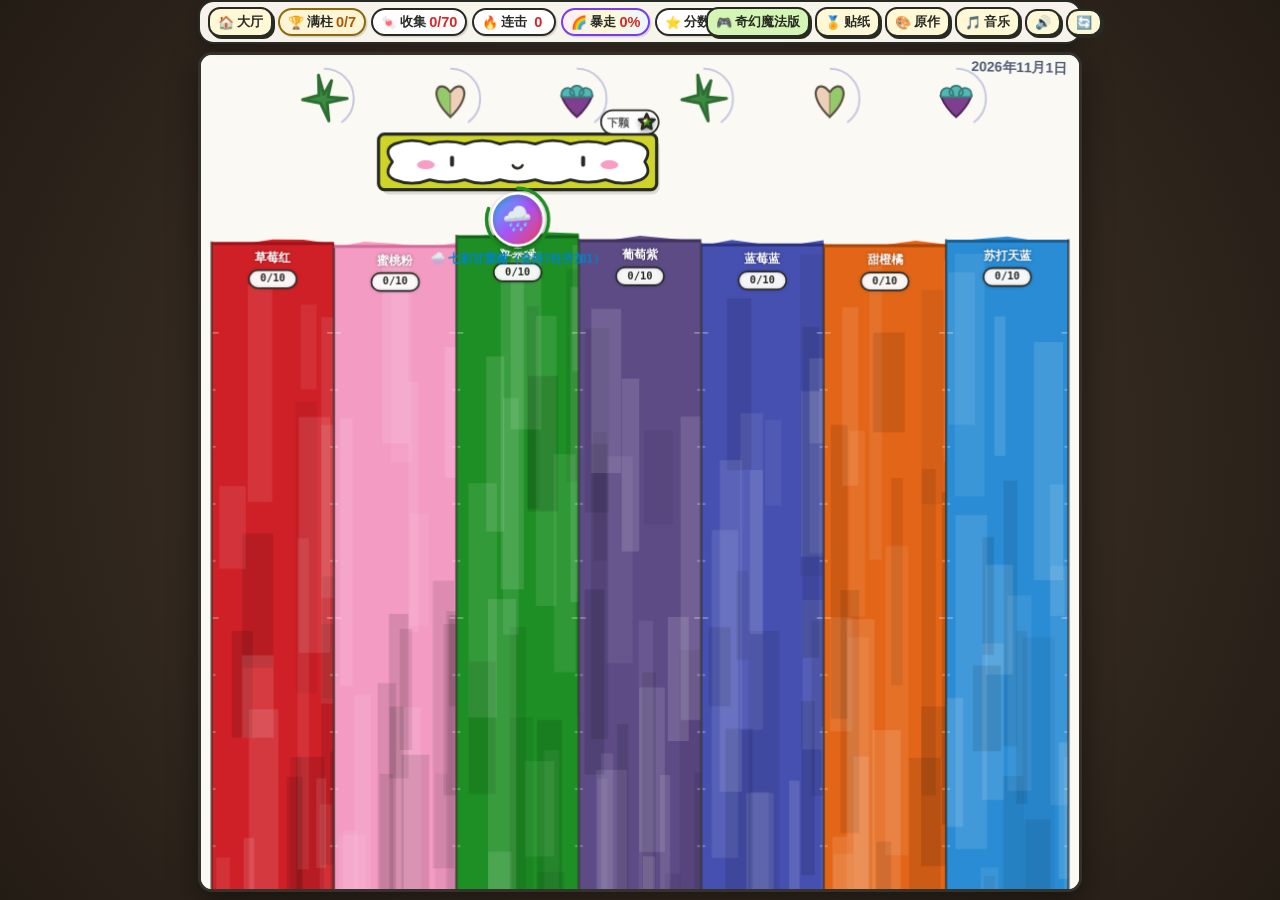
==== rainbow_candy_rain/index.html @ ea48943b "1. 增加一些游戏规则。" ====
<!DOCTYPE html>
<html lang="zh-CN">
<head>
  <meta charset="UTF-8" />
  <meta name="viewport" content="width=device-width, initial-scale=1.0, maximum-scale=1.0, user-scalable=no, viewport-fit=cover" />
  <meta name="apple-mobile-web-app-capable" content="yes" />
  <meta name="apple-mobile-web-app-status-bar-style" content="black-translucent" />
  <meta name="description" content="彩虹糖下雨（集满10颗胜利版）" />
  <link rel="icon" href="data:image/svg+xml,<svg xmlns='http://www.w3.org/2000/svg' viewBox='0 0 100 100'><text y='.9em' font-size='90'>🍬</text></svg>" />
  <title>彩虹糖下雨</title>
  <link rel="stylesheet" href="style.css" />
</head>
<body>
  <div id="app-shell">
    <!-- Top HUD Bar -->
    <div class="hud-bar">
      <div class="hud-stats">
        <a class="btn-cute" href="../index.html" title="返回游戏大厅">🏠<span class="label-text"> 大厅</span></a>
        <div class="stat-pill pill-target" title="胜利目标：7个彩色柱子各装满10颗糖果">
          🏆<span class="label-text"> 满柱</span> <span class="val" id="full-tubes-val">0/7</span>
        </div>
        <div class="stat-pill" title="收集到的糖果总数 (目标 70 颗)">
          🍬<span class="label-text"> 收集</span> <span class="val" id="total-val">0/70</span>
        </div>
        <div class="stat-pill" title="连续投进同色柱子的连击加成">
          🔥<span class="label-text"> 连击</span> <span class="val" id="combo-val">0</span>
        </div>
        <div class="stat-pill pill-fever" id="fever-pill" title="彩虹暴走能量！满100%触发全自动彩虹狂欢喷泉">
          🌈<span class="label-text"> 暴走</span> <span class="val" id="fever-val">0%</span>
        </div>
        <div class="stat-pill" title="总得分">
          ⭐<span class="label-text"> 分数</span> <span class="val" id="score-val">0</span>
        </div>
      </div>

      <div class="hud-actions">
        <button class="btn-cute active-mode" id="btn-mode" title="切换游戏玩法模式">
          🎮 <span class="mode-long" id="mode-label-long">奇幻魔法版</span><span class="mode-short" id="mode-label-short">奇幻</span>
        </button>
        <button class="btn-cute" id="btn-stickers" title="查看贴纸收集册">
          🏅 <span class="mode-long">贴纸</span><span class="mode-short">贴纸</span>
        </button>
        <button class="btn-cute" id="btn-art" title="查看女儿的手绘原作">
          🎨 <span class="mode-long">原作</span><span class="mode-short">画作</span>
        </button>
        <button class="btn-cute" id="btn-bgm" title="开关欢快八音盒背景音乐">
          🎵 <span class="mode-long">音乐</span>
        </button>
        <button class="btn-cute" id="btn-sound" title="开关音效">
          🔊
        </button>
        <button class="btn-cute" id="btn-quick-reset" title="重新开始本局">
          🔄
        </button>
      </div>
    </div>

    <!-- Main Drawing Paper Game Canvas (Clean, intuitive touch & drag) -->
    <div id="paper-stage">
      <canvas id="game-canvas"></canvas>
    </div>
  </div>

  <!-- Victory Celebration Modal -->
  <div class="modal-backdrop" id="victory-modal">
    <div class="modal-card victory-card">
      <div class="victory-badge">🏆</div>
      <h2 class="victory-title">🎉 恭喜通关！彩虹大圆满！</h2>
      <div class="victory-stars" id="win-stars">⭐⭐⭐</div>
      <div class="victory-rank" id="win-rank">👑 彩虹糖果大魔法师</div>
      <p class="victory-subtitle" id="win-unlock-msg">所有 7 个彩虹柱子都完美装满了 10 颗糖果！太棒了！</p>

      <div class="victory-stats-grid">
        <div class="vstat-box">
          <div class="label">🍬 糖果总数</div>
          <div class="num" id="win-candies">70 / 70</div>
        </div>
        <div class="vstat-box">
          <div class="label">⏱️ 通关用时</div>
          <div class="num" id="win-time">00:00</div>
        </div>
        <div class="vstat-box">
          <div class="label">🔥 最高连击</div>
          <div class="num" id="win-combo">0</div>
        </div>
        <div class="vstat-box">
          <div class="label">⭐ 最终得分</div>
          <div class="num" id="win-score">0</div>
        </div>
      </div>

      <div class="victory-actions">
        <button class="btn-win-replay" id="btn-win-replay">🎈 再玩一局</button>
        <button class="btn-cute" id="btn-win-stickers" style="font-size:15px; padding: 10px 16px;">🏅 贴纸册</button>
        <button class="btn-cute" id="btn-win-art" style="font-size:15px; padding: 10px 16px;">🎨 欣赏原作</button>
      </div>
    </div>
  </div>

  <!-- Mode & Rules Modal -->
  <div class="modal-backdrop" id="mode-modal">
    <div class="modal-card">
      <div class="modal-header">
        <h2>🌈 糖果魔法规则与模式</h2>
        <button class="btn-cute" id="close-mode-modal">✖ 关闭</button>
      </div>
      <p style="font-size:13.5px; color:#444; line-height: 1.5;">
        🎯 <strong>胜利目标：</strong>将彩色糖果投进下方对应颜色的<strong>7根彩虹柱</strong>，每根集满 <strong>10 颗</strong>即可通关！<br/>
        ✨ <strong>全新趣味玩法：</strong><br/>
        • 🫧 <strong>空中倍增门：</strong>让糖果穿过飘动的 <code>×2</code> / <code>×3</code> 泡泡圈，糖果瞬间分裂翻倍！<br/>
        • 🌟 <strong>画作顶部6大魔法图标：</strong>接糖果充能发光后<strong>直接点击顶部图标</strong>（或按 <code>Q/W/E</code>）释放<strong>流星雨、全屏磁铁、紫莓甘霖</strong>！<br/>
        • 🎁 <strong>惊喜特殊糖 & 彩虹暴走：</strong>惊喜盲盒糖、三连爆射糖、七彩甘霖糖，连击集满触发<strong>彩虹暴走喷泉</strong>！<br/>
        • 💣 <strong>调皮捣蛋鬼：</strong>遇到坏坏炸弹或贪吃小毛虫，<strong>直接点击它们</strong>就能拍飞拆弹拿大奖！
      </p>
      <div class="mode-grid">
        <div class="mode-item selected" data-mode="classic">
          <strong>🌟 1. 奇幻魔法标准版（推荐） <span>最好玩</span></strong>
          <p>包含全部倍增泡泡、顶部6大魔法技能、特殊糖果、彩虹暴走，以及适度有趣的捣蛋炸弹与贪吃虫互动！</p>
        </div>
        <div class="mode-item" data-mode="rain">
          <strong>🔥 2. 刺激街机挑战版（快节奏） <span>高手向</span></strong>
          <p>糖果倒计时更快，更多捣蛋炸弹、微风气旋、冰封柱子与贪吃虫来袭，倍增泡泡也更多，挑战手速极限！</p>
        </div>
        <div class="mode-item" data-mode="kids">
          <strong>🎈 3. 轻松宝宝乐园（对准即掉+无捣蛋鬼） <span>零压力</span></strong>
          <p>没有倒计时压力、没有炸弹和害虫！对准同色柱子自动落入，保留所有倍增泡泡、特殊糖果与顶部魔法技能！</p>
        </div>
      </div>
      <div style="margin-top: 14px; display:flex; justify-content:space-between; align-items:center;">
        <button class="btn-cute" id="btn-reset-game">🔄 重置本局</button>
        <button class="btn-cute active-mode" id="btn-start-play" style="padding: 7px 18px; font-size:15px;">✨ 开始狂欢！</button>
      </div>
    </div>
  </div>

  <!-- Sticker Collection Modal -->
  <div class="modal-backdrop" id="sticker-modal">
    <div class="modal-card">
      <div class="modal-header">
        <h2>🏅 彩虹贴纸收集册 (<span id="sticker-count-label">0/8</span>)</h2>
        <button class="btn-cute" id="close-sticker-modal">✖ 关闭</button>
      </div>
      <p style="font-size:13px; color:#555; line-height:1.4;">
        在游戏里完成奇妙操作即可点亮专属手绘贴纸（自动保存在浏览器中）：
      </p>
      <div class="sticker-grid" id="sticker-grid-container"></div>
    </div>
  </div>

  <!-- Original Drawing Modal -->
  <div class="modal-backdrop" id="art-modal">
    <div class="modal-card">
      <div class="modal-header">
        <h2>🎨 小设计师的手绘原作 (2026年11月1日)</h2>
        <button class="btn-cute" id="close-art-modal">✖ 关闭</button>
      </div>
      <p style="font-size:13.5px; color:#444; line-height:1.5;">
        游戏完整还原了画作里的每一个细节：<br/>
        • 顶部的 <strong>绿十字星、双色爱心、蓝顶紫莓心</strong> 与右上角日期<br/>
        • 中间黄绿边框、粉脸蛋的 <strong>微笑云朵横条</strong><br/>
        • 下方从左到右一模一样的 <strong>草莓红、蜜桃粉、苹果绿、葡萄紫、蓝莓蓝、甜橙橘、苏打天蓝</strong> 7色彩虹柱子！
      </p>
      <div class="art-preview-box">
        <img src="../artwork.jpg" alt="女儿的手绘游戏设计原图" onerror="this.parentElement.innerHTML='<div style=\'padding:24px;color:#666;\'>本地单文件模式下未找到原图文件 artwork.jpg</div>'" />
      </div>
    </div>
  </div>

  <script src="game.js"></script>
</body>
</html>
---- rainbow_candy_rain/style.css ----
:root {
      --paper-bg: #fbf9f4;
      --ink-dark: #282a24;
      --cloud-frame: #cfd428;
      --cloud-frame-shade: #b9be1c;
      --col-red: #cf2027;
      --col-pink: #f39bc3;
      --col-green: #1d8f24;
      --col-purple: #5d4b86;
      --col-blue: #4650b0;
      --col-orange: #e36517;
      --col-skyblue: #298cd4;
    }

    * {
      box-sizing: border-box;
      margin: 0;
      padding: 0;
      user-select: none;
      -webkit-user-select: none;
      -webkit-touch-callout: none;
    }

    html, body {
      width: 100%;
      height: 100%;
      height: 100dvh;
      overflow: hidden;
      background: #2c241d radial-gradient(circle at center, #4a3b2f 0%, #231c15 100%);
      font-family: "PingFang SC", "Hiragino Sans GB", "Microsoft YaHei", "Comic Sans MS", cursive, sans-serif;
      touch-action: none;
      display: flex;
      flex-direction: column;
      align-items: center;
      justify-content: center;
    }

    #app-shell {
      position: relative;
      width: 100%;
      height: 100%;
      max-width: 900px;
      display: flex;
      flex-direction: column;
      align-items: center;
      justify-content: flex-start;
      padding: env(safe-area-inset-top, 6px) 8px max(8px, env(safe-area-inset-bottom, 8px));
    }

    /* Top HUD Bar */
    .hud-bar {
      width: 100%;
      display: flex;
      align-items: center;
      justify-content: space-between;
      gap: 6px;
      padding: 5px 8px;
      background: rgba(255, 252, 245, 0.96);
      border: 2.5px solid var(--ink-dark);
      border-radius: 16px;
      box-shadow: 0 4px 12px rgba(0, 0, 0, 0.22);
      z-index: 20;
      flex-shrink: 0;
      margin-bottom: 8px;
    }

    .hud-stats {
      display: flex;
      align-items: center;
      gap: 5px;
      flex-wrap: nowrap;
      min-width: 0;
    }

    .hud-actions {
      display: flex;
      align-items: center;
      gap: 5px;
      flex-wrap: nowrap;
      min-width: 0;
    }

    .stat-pill {
      display: flex;
      align-items: center;
      gap: 3px;
      background: #fff;
      border: 2px solid var(--ink-dark);
      border-radius: 999px;
      padding: 3px 8px;
      font-weight: 800;
      font-size: 13px;
      color: var(--ink-dark);
      box-shadow: 1.5px 1.5px 0 rgba(0,0,0,0.12);
      white-space: nowrap;
      flex-shrink: 0;
    }

    .stat-pill span.val {
      color: #d62828;
      font-size: 14.5px;
      min-width: 16px;
      text-align: center;
    }

    .stat-pill.pill-target {
      background: #fdf5d6;
      border-color: #8c6a08;
    }

    .stat-pill.pill-target span.val {
      color: #b25900;
    }

    .stat-pill.pill-fever {
      background: linear-gradient(90deg, #fff0f5, #fff8d6, #e8f8ff);
      border-color: #7c3aed;
      cursor: pointer;
    }

    .stat-pill.pill-fever.fever-ready {
      background: linear-gradient(90deg, #ff9a9e, #fad0c4, #fbc2eb, #a18cd1);
      animation: pulseFever 0.6s infinite alternate ease-in-out;
    }

    @keyframes pulseFever {
      from { transform: scale(1); box-shadow: 0 0 4px rgba(236, 72, 153, 0.5); }
      to { transform: scale(1.06); box-shadow: 0 0 12px rgba(236, 72, 153, 0.9); }
    }

    .sticker-grid {
      display: grid;
      grid-template-columns: repeat(2, 1fr);
      gap: 10px;
      margin-top: 12px;
    }

    .sticker-card {
      display: flex;
      align-items: center;
      gap: 10px;
      padding: 10px;
      border-radius: 14px;
      border: 2px solid var(--ink-dark);
      background: #fff;
      transition: transform 0.15s;
    }

    .sticker-card.locked {
      background: #f2eee6;
      border-style: dashed;
      border-color: #aaa;
      opacity: 0.72;
      filter: grayscale(0.85);
    }

    .sticker-card.unlocked {
      background: linear-gradient(135deg, #fffdf5 0%, #fff4cc 100%);
      border-color: #d97706;
      box-shadow: 2px 2px 0 rgba(217, 119, 6, 0.25);
    }

    .sticker-icon {
      font-size: 28px;
      width: 42px;
      height: 42px;
      display: flex;
      align-items: center;
      justify-content: center;
      background: #fff;
      border-radius: 50%;
      border: 2px solid var(--ink-dark);
      flex-shrink: 0;
    }

    .sticker-info {
      min-width: 0;
    }

    .sticker-info h4 {
      font-size: 13.5px;
      font-weight: 900;
      margin-bottom: 2px;
    }

    .sticker-info p {
      font-size: 11.5px;
      color: #555;
      line-height: 1.3;
    }

    .victory-stars {
      font-size: 36px;
      letter-spacing: 6px;
      margin: 4px 0 6px;
      filter: drop-shadow(0 3px 6px rgba(230, 160, 20, 0.35));
    }

    .victory-rank {
      display: inline-block;
      background: linear-gradient(90deg, #ffecd2 0%, #fcb69f 100%);
      border: 2px solid var(--ink-dark);
      border-radius: 999px;
      padding: 3px 14px;
      font-size: 14px;
      font-weight: 900;
      color: #9a1b1b;
      margin-bottom: 10px;
      box-shadow: 2px 2px 0 rgba(0,0,0,0.12);
    }

    .btn-cute {
      appearance: none;
      border: 2px solid var(--ink-dark);
      background: #fff8d6;
      color: var(--ink-dark);
      font-weight: 800;
      font-size: 13px;
      padding: 4px 8px;
      border-radius: 12px;
      cursor: pointer;
      box-shadow: 2px 2px 0 var(--ink-dark);
      transition: transform 0.1s, background 0.15s;
      display: inline-flex;
      align-items: center;
      justify-content: center;
      gap: 3px;
      white-space: nowrap;
      text-decoration: none;
      flex-shrink: 0;
    }

    .btn-cute:hover {
      background: #ffef9e;
    }

    .btn-cute:active {
      transform: translate(2px, 2px);
      box-shadow: 0 0 0 var(--ink-dark);
    }

    .btn-cute.active-mode {
      background: #d4f5b4;
    }

    .mode-long {
      display: inline;
    }
    .mode-short {
      display: none;
    }

    /* Main Drawing Paper Game Canvas */
    #paper-stage {
      position: relative;
      width: 100%;
      flex: 1;
      min-height: 0;
      background: var(--paper-bg);
      border-radius: 14px;
      box-shadow:
        0 10px 30px rgba(0, 0, 0, 0.45),
        inset 0 0 40px rgba(210, 195, 165, 0.25);
      border: 3px solid #35322c;
      overflow: hidden;
      display: flex;
      flex-direction: column;
    }

    #game-canvas {
      width: 100%;
      height: 100%;
      display: block;
      cursor: grab;
    }

    #game-canvas:active {
      cursor: grabbing;
    }

    /* Modals */
    .modal-backdrop {
      position: fixed;
      inset: 0;
      background: rgba(20, 16, 12, 0.72);
      backdrop-filter: blur(4px);
      display: none;
      align-items: center;
      justify-content: center;
      z-index: 100;
      padding: 16px;
    }

    .modal-backdrop.open {
      display: flex;
    }

    .modal-card {
      background: #fcfaf2;
      border: 3.5px solid var(--ink-dark);
      border-radius: 22px;
      max-width: 520px;
      width: 100%;
      max-height: 90dvh;
      overflow-y: auto;
      padding: 18px 20px;
      box-shadow: 0 14px 40px rgba(0, 0, 0, 0.45);
      color: var(--ink-dark);
    }

    .modal-header {
      display: flex;
      align-items: center;
      justify-content: space-between;
      margin-bottom: 12px;
      border-bottom: 2px dashed #ccc5b4;
      padding-bottom: 8px;
    }

    .modal-header h2 {
      font-size: 20px;
      font-weight: 900;
    }

    .art-preview-box {
      width: 100%;
      border-radius: 12px;
      border: 2.5px solid var(--ink-dark);
      overflow: hidden;
      background: #eee;
      margin: 10px 0;
      text-align: center;
    }

    .art-preview-box img {
      width: 100%;
      max-height: 52dvh;
      object-fit: contain;
      display: block;
      margin: 0 auto;
    }

    .mode-grid {
      display: grid;
      grid-template-columns: 1fr;
      gap: 10px;
      margin-top: 10px;
    }

    .mode-item {
      border: 2.5px solid var(--ink-dark);
      border-radius: 14px;
      padding: 10px 12px;
      background: #fff;
      cursor: pointer;
      display: flex;
      flex-direction: column;
      gap: 4px;
      transition: transform 0.1s, background 0.15s;
    }

    .mode-item:hover {
      background: #fffbe6;
    }

    .mode-item.selected {
      background: #e2f8c9;
      border-color: #1d8f24;
      box-shadow: 0 0 0 2px #1d8f24;
    }

    .mode-item strong {
      font-size: 15.5px;
      display: flex;
      align-items: center;
      justify-content: space-between;
    }

    .mode-item p {
      font-size: 13px;
      color: #555;
      line-height: 1.4;
    }

    /* Victory Modal Card */
    .victory-card {
      text-align: center;
      background: linear-gradient(180deg, #fffcf5 0%, #fff6e0 100%);
      border: 4px solid #332f28;
      border-radius: 26px;
      padding: 24px 20px;
      box-shadow: 0 20px 50px rgba(0,0,0,0.5), inset 0 0 0 4px #ffe682;
      animation: popWin 0.4s cubic-bezier(0.175, 0.885, 0.32, 1.275);
    }

    @keyframes popWin {
      0% { transform: scale(0.65); opacity: 0; }
      100% { transform: scale(1); opacity: 1; }
    }

    .victory-badge {
      font-size: 56px;
      line-height: 1;
      margin-bottom: 8px;
      filter: drop-shadow(0 6px 12px rgba(230, 160, 20, 0.4));
      animation: bounceBadge 1s infinite alternate ease-in-out;
    }

    @keyframes bounceBadge {
      from { transform: translateY(0); }
      to { transform: translateY(-8px); }
    }

    .victory-title {
      font-size: 26px;
      font-weight: 900;
      color: #ce2026;
      text-shadow: 2px 2px 0 #fff, 3px 3px 0 rgba(0,0,0,0.15);
      margin-bottom: 6px;
    }

    .victory-subtitle {
      font-size: 14.5px;
      color: #5d4b86;
      font-weight: 800;
      margin-bottom: 18px;
    }

    .victory-stats-grid {
      display: grid;
      grid-template-columns: repeat(2, 1fr);
      gap: 10px;
      margin: 16px 0 22px 0;
    }

    .vstat-box {
      background: #fff;
      border: 2px solid var(--ink-dark);
      border-radius: 14px;
      padding: 10px 8px;
      box-shadow: 2px 2px 0 rgba(0,0,0,0.1);
    }

    .vstat-box .label {
      font-size: 12px;
      color: #666;
      font-weight: 700;
      margin-bottom: 2px;
    }

    .vstat-box .num {
      font-size: 20px;
      font-weight: 900;
      color: #ce2026;
    }

    .victory-actions {
      display: flex;
      gap: 10px;
      justify-content: center;
      flex-wrap: wrap;
    }

    .btn-win-replay {
      background: linear-gradient(180deg, #6ae070 0%, #2db434 100%);
      color: #fff;
      border: 2.5px solid var(--ink-dark);
      padding: 10px 24px;
      font-size: 17px;
      font-weight: 900;
      border-radius: 16px;
      cursor: pointer;
      box-shadow: 0 4px 0 var(--ink-dark);
      transition: transform 0.1s, box-shadow 0.1s;
    }

    .btn-win-replay:active {
      transform: translateY(3px);
      box-shadow: 0 1px 0 var(--ink-dark);
    }

    /* iPad and Tablet responsive optimization (601px ~ 860px) */
    @media (max-width: 860px) {
      .hud-bar {
        padding: 4px 8px;
        gap: 4px;
      }
      .hud-stats {
        gap: 4px;
      }
      .hud-actions {
        gap: 4px;
      }
      .stat-pill {
        padding: 2.5px 6px;
        font-size: 12px;
      }
      .stat-pill .label-text {
        display: none;
      }
      .stat-pill span.val {
        font-size: 13px;
      }
      .btn-cute {
        padding: 4px 6px;
        font-size: 12px;
      }
      .mode-long {
        display: none;
      }
      .mode-short {
        display: inline;
      }
    }

    /* Mobile phone optimization (<= 600px) */
    @media (max-width: 600px) {
      .hud-bar {
        flex-direction: column;
        gap: 5px;
        padding: 5px 7px;
      }
      .hud-stats {
        width: 100%;
        justify-content: space-between;
      }
      .hud-actions {
        width: 100%;
        justify-content: space-between;
      }
      .hud-actions .btn-cute {
        flex: 1;
        padding: 4px 2px;
        font-size: 11.5px;
      }
      .stat-pill {
        padding: 2px 4px;
        font-size: 11.5px;
      }
      .stat-pill span.val {
        font-size: 12px;
      }
      .victory-title {
        font-size: 21px;
      }
    }
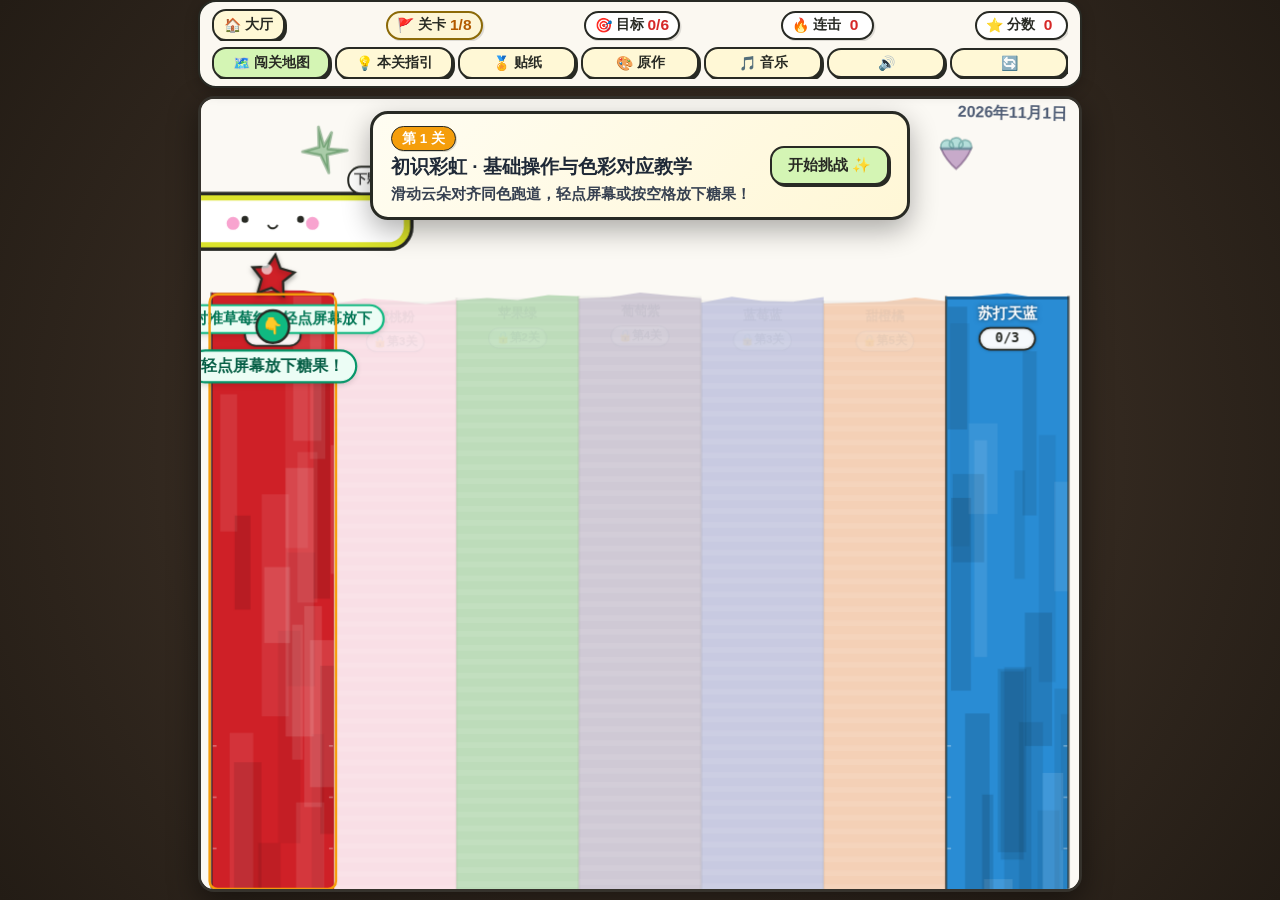
==== commit b80511d0: "1. 增加游戏关数和规则。" ====
--- a/rainbow_candy_rain/index.html
+++ b/rainbow_candy_rain/index.html
@@ -5,9 +5,9 @@
   <meta name="viewport" content="width=device-width, initial-scale=1.0, maximum-scale=1.0, user-scalable=no, viewport-fit=cover" />
   <meta name="apple-mobile-web-app-capable" content="yes" />
   <meta name="apple-mobile-web-app-status-bar-style" content="black-translucent" />
-  <meta name="description" content="彩虹糖下雨（集满10颗胜利版）" />
+  <meta name="description" content="彩虹糖下雨（关卡闯关与教学进阶版）" />
   <link rel="icon" href="data:image/svg+xml,<svg xmlns='http://www.w3.org/2000/svg' viewBox='0 0 100 100'><text y='.9em' font-size='90'>🍬</text></svg>" />
-  <title>彩虹糖下雨</title>
+  <title>彩虹糖下雨 - 魔法大闯关</title>
   <link rel="stylesheet" href="style.css" />
 </head>
 <body>
@@ -16,26 +16,39 @@
     <div class="hud-bar">
       <div class="hud-stats">
         <a class="btn-cute" href="../index.html" title="返回游戏大厅">🏠<span class="label-text"> 大厅</span></a>
-        <div class="stat-pill pill-target" title="胜利目标：7个彩色柱子各装满10颗糖果">
-          🏆<span class="label-text"> 满柱</span> <span class="val" id="full-tubes-val">0/7</span>
-        </div>
-        <div class="stat-pill" title="收集到的糖果总数 (目标 70 颗)">
-          🍬<span class="label-text"> 收集</span> <span class="val" id="total-val">0/70</span>
-        </div>
+        
+        <!-- Level Pill: Clickable to open level select -->
+        <div class="stat-pill pill-target pill-clickable" id="hud-level-pill" title="点击打开关卡选择地图">
+          🚩<span class="label-text"> 关卡</span> <span class="val" id="level-val">1/8</span>
+        </div>
+
+        <!-- Target Progress Pill -->
+        <div class="stat-pill" id="hud-target-pill" title="本关收集目标进度">
+          🎯<span class="label-text"> 目标</span> <span class="val" id="target-progress-val">0/6</span>
+        </div>
+
+        <!-- Combo Streak Pill -->
         <div class="stat-pill" title="连续投进同色柱子的连击加成">
           🔥<span class="label-text"> 连击</span> <span class="val" id="combo-val">0</span>
         </div>
-        <div class="stat-pill pill-fever" id="fever-pill" title="彩虹暴走能量！满100%触发全自动彩虹狂欢喷泉">
+
+        <!-- Fever Mode Pill (Dynamically visible in later levels) -->
+        <div class="stat-pill pill-fever" id="fever-pill" title="彩虹暴走能量！满100%触发全自动彩虹狂欢喷泉" style="display:none;">
           🌈<span class="label-text"> 暴走</span> <span class="val" id="fever-val">0%</span>
         </div>
-        <div class="stat-pill" title="总得分">
+
+        <!-- Score Pill -->
+        <div class="stat-pill" title="本关得分">
           ⭐<span class="label-text"> 分数</span> <span class="val" id="score-val">0</span>
         </div>
       </div>
 
       <div class="hud-actions">
-        <button class="btn-cute active-mode" id="btn-mode" title="切换游戏玩法模式">
-          🎮 <span class="mode-long" id="mode-label-long">奇幻魔法版</span><span class="mode-short" id="mode-label-short">奇幻</span>
+        <button class="btn-cute active-mode" id="btn-level-map" title="查看并切换闯关地图">
+          🗺️ <span class="mode-long">闯关地图</span><span class="mode-short">地图</span>
+        </button>
+        <button class="btn-cute" id="btn-tutorial-hint" title="查看本关教学与玩法指引">
+          💡 <span class="mode-long">本关指引</span><span class="mode-short">指引</span>
         </button>
         <button class="btn-cute" id="btn-stickers" title="查看贴纸收集册">
           🏅 <span class="mode-long">贴纸</span><span class="mode-short">贴纸</span>
@@ -49,26 +62,100 @@
         <button class="btn-cute" id="btn-sound" title="开关音效">
           🔊
         </button>
-        <button class="btn-cute" id="btn-quick-reset" title="重新开始本局">
+        <button class="btn-cute" id="btn-quick-reset" title="重新开始本关">
           🔄
         </button>
       </div>
     </div>
 
-    <!-- Main Drawing Paper Game Canvas (Clean, intuitive touch & drag) -->
+    <!-- Main Drawing Paper Game Canvas -->
     <div id="paper-stage">
       <canvas id="game-canvas"></canvas>
-    </div>
-  </div>
-
-  <!-- Victory Celebration Modal -->
+
+      <!-- Level Intro Toast / Guidance Banner -->
+      <div class="level-intro-toast" id="level-intro-toast">
+        <div class="intro-toast-content">
+          <div class="toast-level-tag" id="toast-level-num">第 1 关</div>
+          <h3 class="toast-title" id="toast-level-title">初识彩虹</h3>
+          <p class="toast-tip" id="toast-level-tip">滑动云朵对齐同色跑道，轻点屏幕放下糖果！</p>
+        </div>
+        <button class="btn-cute active-mode toast-close-btn" id="close-intro-toast">开始挑战 ✨</button>
+      </div>
+    </div>
+  </div>
+
+  <!-- Level Select Map Modal -->
+  <div class="modal-backdrop" id="level-select-modal">
+    <div class="modal-card level-modal-card">
+      <div class="modal-header">
+        <h2>🗺️ 彩虹魔法闯关地图</h2>
+        <button class="btn-cute" id="close-level-select">✖ 关闭</button>
+      </div>
+      <div class="level-progress-summary">
+        <div class="summary-item">
+          <span>当前解锁：</span><strong id="unlocked-level-text">第 1 关 / 共 8 关</strong>
+        </div>
+        <div class="summary-item">
+          <span>获得星级：</span><strong id="total-stars-text">⭐ 0 / 24</strong>
+        </div>
+      </div>
+      <div class="levels-grid" id="levels-grid-container">
+        <!-- 8 level cards dynamically generated -->
+      </div>
+      <div class="level-modal-footer">
+        <button class="btn-cute" id="btn-reset-levels" style="font-size:12px; color:#888;">🔄 重置关卡进度</button>
+        <button class="btn-cute active-mode" id="btn-continue-level">🚀 继续当前关卡</button>
+      </div>
+    </div>
+  </div>
+
+  <!-- Level Clear Modal (Every level completion) -->
+  <div class="modal-backdrop" id="level-clear-modal">
+    <div class="modal-card level-clear-card">
+      <div class="victory-badge" id="level-clear-badge">🌟</div>
+      <h2 class="victory-title" id="level-clear-title">🎉 第 1 关 通关成功！</h2>
+      <div class="victory-stars" id="level-clear-stars">⭐⭐⭐</div>
+      <p class="victory-subtitle" id="level-clear-desc">太棒了！红蓝两柱顺利装满糖果！</p>
+
+      <div class="victory-stats-grid">
+        <div class="vstat-box">
+          <div class="label">🍬 本关收集</div>
+          <div class="num" id="lc-candies">6 / 6</div>
+        </div>
+        <div class="vstat-box">
+          <div class="label">⏱️ 通关用时</div>
+          <div class="num" id="lc-time">00:25</div>
+        </div>
+        <div class="vstat-box">
+          <div class="label">🔥 最高连击</div>
+          <div class="num" id="lc-combo">4</div>
+        </div>
+        <div class="vstat-box">
+          <div class="label">⭐ 本关得分</div>
+          <div class="num" id="lc-score">120</div>
+        </div>
+      </div>
+
+      <div class="level-unlock-highlight" id="level-unlock-next-tip">
+        ✨ 解锁新关卡：【第 2 关 连击进阶】
+      </div>
+
+      <div class="victory-actions">
+        <button class="btn-win-replay" id="btn-next-level">🚀 进入下一关</button>
+        <button class="btn-cute" id="btn-replay-level" style="font-size:15px; padding: 10px 16px;">🔄 再玩一次</button>
+        <button class="btn-cute" id="btn-open-map" style="font-size:15px; padding: 10px 16px;">🗺️ 关卡地图</button>
+      </div>
+    </div>
+  </div>
+
+  <!-- Grand Finale Victory Celebration Modal (Level 8 completion) -->
   <div class="modal-backdrop" id="victory-modal">
     <div class="modal-card victory-card">
-      <div class="victory-badge">🏆</div>
-      <h2 class="victory-title">🎉 恭喜通关！彩虹大圆满！</h2>
+      <div class="victory-badge">👑</div>
+      <h2 class="victory-title">🎉 彩虹大圆满！全通关成就！</h2>
       <div class="victory-stars" id="win-stars">⭐⭐⭐</div>
-      <div class="victory-rank" id="win-rank">👑 彩虹糖果大魔法师</div>
-      <p class="victory-subtitle" id="win-unlock-msg">所有 7 个彩虹柱子都完美装满了 10 颗糖果！太棒了！</p>
+      <div class="victory-rank" id="win-rank">👑 传奇彩虹大魔法师</div>
+      <p class="victory-subtitle" id="win-unlock-msg">恭喜通关全部 8 个关卡！7 根彩虹柱全部装满 10 颗糖果！</p>
 
       <div class="victory-stats-grid">
         <div class="vstat-box">
@@ -90,45 +177,43 @@
       </div>
 
       <div class="victory-actions">
-        <button class="btn-win-replay" id="btn-win-replay">🎈 再玩一局</button>
+        <button class="btn-win-replay" id="btn-win-replay">🎈 自由狂欢模式</button>
+        <button class="btn-cute" id="btn-win-map" style="font-size:15px; padding: 10px 16px;">🗺️ 关卡地图</button>
         <button class="btn-cute" id="btn-win-stickers" style="font-size:15px; padding: 10px 16px;">🏅 贴纸册</button>
         <button class="btn-cute" id="btn-win-art" style="font-size:15px; padding: 10px 16px;">🎨 欣赏原作</button>
       </div>
     </div>
   </div>
 
-  <!-- Mode & Rules Modal -->
-  <div class="modal-backdrop" id="mode-modal">
+  <!-- Rules & Tutorial Modal -->
+  <div class="modal-backdrop" id="tutorial-modal">
     <div class="modal-card">
       <div class="modal-header">
-        <h2>🌈 糖果魔法规则与模式</h2>
-        <button class="btn-cute" id="close-mode-modal">✖ 关闭</button>
-      </div>
-      <p style="font-size:13.5px; color:#444; line-height: 1.5;">
-        🎯 <strong>胜利目标：</strong>将彩色糖果投进下方对应颜色的<strong>7根彩虹柱</strong>，每根集满 <strong>10 颗</strong>即可通关！<br/>
-        ✨ <strong>全新趣味玩法：</strong><br/>
-        • 🫧 <strong>空中倍增门：</strong>让糖果穿过飘动的 <code>×2</code> / <code>×3</code> 泡泡圈，糖果瞬间分裂翻倍！<br/>
-        • 🌟 <strong>画作顶部6大魔法图标：</strong>接糖果充能发光后<strong>直接点击顶部图标</strong>（或按 <code>Q/W/E</code>）释放<strong>流星雨、全屏磁铁、紫莓甘霖</strong>！<br/>
-        • 🎁 <strong>惊喜特殊糖 & 彩虹暴走：</strong>惊喜盲盒糖、三连爆射糖、七彩甘霖糖，连击集满触发<strong>彩虹暴走喷泉</strong>！<br/>
-        • 💣 <strong>调皮捣蛋鬼：</strong>遇到坏坏炸弹或贪吃小毛虫，<strong>直接点击它们</strong>就能拍飞拆弹拿大奖！
-      </p>
-      <div class="mode-grid">
-        <div class="mode-item selected" data-mode="classic">
-          <strong>🌟 1. 奇幻魔法标准版（推荐） <span>最好玩</span></strong>
-          <p>包含全部倍增泡泡、顶部6大魔法技能、特殊糖果、彩虹暴走，以及适度有趣的捣蛋炸弹与贪吃虫互动！</p>
-        </div>
-        <div class="mode-item" data-mode="rain">
-          <strong>🔥 2. 刺激街机挑战版（快节奏） <span>高手向</span></strong>
-          <p>糖果倒计时更快，更多捣蛋炸弹、微风气旋、冰封柱子与贪吃虫来袭，倍增泡泡也更多，挑战手速极限！</p>
-        </div>
-        <div class="mode-item" data-mode="kids">
-          <strong>🎈 3. 轻松宝宝乐园（对准即掉+无捣蛋鬼） <span>零压力</span></strong>
-          <p>没有倒计时压力、没有炸弹和害虫！对准同色柱子自动落入，保留所有倍增泡泡、特殊糖果与顶部魔法技能！</p>
-        </div>
-      </div>
-      <div style="margin-top: 14px; display:flex; justify-content:space-between; align-items:center;">
-        <button class="btn-cute" id="btn-reset-game">🔄 重置本局</button>
-        <button class="btn-cute active-mode" id="btn-start-play" style="padding: 7px 18px; font-size:15px;">✨ 开始狂欢！</button>
+        <h2>🌈 糖果魔法闯关教学手册</h2>
+        <button class="btn-cute" id="close-tutorial-modal">✖ 关闭</button>
+      </div>
+      <div class="tutorial-content" style="font-size:13.5px; color:#444; line-height: 1.6;">
+        <h4 style="color:#d97706; margin-bottom:4px;">🎯 核心规则：</h4>
+        <p>
+          把云朵嘴边的彩色糖果投进下方<strong>相同颜色的跑道</strong>。投中不仅能装满柱子，还能累积连击（Combo 🔥）获得更高分数！
+        </p>
+        <h4 style="color:#298cd4; margin:10px 0 4px;">🕹️ 操控方式：</h4>
+        <p>
+          • <strong>电脑端：</strong>按键盘 <code>← / →</code>（或 <code>A / D</code>）移动云朵，按 <code>空格 / Enter / ↓</code> 立即放下糖果；数字键 <code>1～7</code> 可快速对齐跑道！<br/>
+          • <strong>手机/iPad：</strong>单指按住屏幕左右拖动云朵，轻触屏幕立即放下糖果；也可直接点击跑道自动对齐！
+        </p>
+        <h4 style="color:#1d8f24; margin:10px 0 4px;">✨ 关卡进阶新玩法：</h4>
+        <p>
+          • 🌟 <strong>第 3 关 百搭彩虹糖：</strong>闪闪发光的彩虹星糖，投进任意柱子都算正确！<br/>
+          • 🫧 <strong>第 4 关 空中倍增门：</strong>让糖果穿过漂浮的 <code>×2</code> / <code>×3</code> 泡泡圈，糖果瞬间分裂翻倍！<br/>
+          • 🪄 <strong>第 5 关 顶部手绘大招：</strong>接糖果为顶部 6 大手绘图标充能，满 100% 直接点击图标召唤流星雨或全屏磁铁！<br/>
+          • 🐛 <strong>第 6 关 破冰与除虫：</strong>柱子被冰霜冻住或爬来贪吃虫？直接点击柱子拍碎冰块和赶走毛虫！<br/>
+          • 💣 <strong>第 7 关 拆弹专家：</strong>注意黑色炸弹！在空中点击炸弹可以直接拆弹拿大奖！<br/>
+          • 🌈 <strong>第 8 关 彩虹暴走喷泉：</strong>连击攒满 100% 触发全自动彩虹喷泉，集满 7 柱通关！
+        </p>
+      </div>
+      <div style="margin-top: 16px; text-align:right;">
+        <button class="btn-cute active-mode" id="btn-start-tutorial-play" style="padding: 7px 20px; font-size:15px;">明白啦，继续闯关！ ✨</button>
       </div>
     </div>
   </div>
@@ -141,7 +226,7 @@
         <button class="btn-cute" id="close-sticker-modal">✖ 关闭</button>
       </div>
       <p style="font-size:13px; color:#555; line-height:1.4;">
-        在游戏里完成奇妙操作即可点亮专属手绘贴纸（自动保存在浏览器中）：
+        在闯关冒险中达成精彩操作即可点亮专属手绘贴纸（自动保存在浏览器中）：
       </p>
       <div class="sticker-grid" id="sticker-grid-container"></div>
     </div>
--- a/rainbow_candy_rain/style.css
+++ b/rainbow_candy_rain/style.css
@@ -1,546 +1,795 @@
 :root {
-      --paper-bg: #fbf9f4;
-      --ink-dark: #282a24;
-      --cloud-frame: #cfd428;
-      --cloud-frame-shade: #b9be1c;
-      --col-red: #cf2027;
-      --col-pink: #f39bc3;
-      --col-green: #1d8f24;
-      --col-purple: #5d4b86;
-      --col-blue: #4650b0;
-      --col-orange: #e36517;
-      --col-skyblue: #298cd4;
-    }
-
-    * {
-      box-sizing: border-box;
-      margin: 0;
-      padding: 0;
-      user-select: none;
-      -webkit-user-select: none;
-      -webkit-touch-callout: none;
-    }
-
-    html, body {
-      width: 100%;
-      height: 100%;
-      height: 100dvh;
-      overflow: hidden;
-      background: #2c241d radial-gradient(circle at center, #4a3b2f 0%, #231c15 100%);
-      font-family: "PingFang SC", "Hiragino Sans GB", "Microsoft YaHei", "Comic Sans MS", cursive, sans-serif;
-      touch-action: none;
-      display: flex;
-      flex-direction: column;
-      align-items: center;
-      justify-content: center;
-    }
-
-    #app-shell {
-      position: relative;
-      width: 100%;
-      height: 100%;
-      max-width: 900px;
-      display: flex;
-      flex-direction: column;
-      align-items: center;
-      justify-content: flex-start;
-      padding: env(safe-area-inset-top, 6px) 8px max(8px, env(safe-area-inset-bottom, 8px));
-    }
-
-    /* Top HUD Bar */
-    .hud-bar {
-      width: 100%;
-      display: flex;
-      align-items: center;
-      justify-content: space-between;
-      gap: 6px;
-      padding: 5px 8px;
-      background: rgba(255, 252, 245, 0.96);
-      border: 2.5px solid var(--ink-dark);
-      border-radius: 16px;
-      box-shadow: 0 4px 12px rgba(0, 0, 0, 0.22);
-      z-index: 20;
-      flex-shrink: 0;
-      margin-bottom: 8px;
-    }
-
-    .hud-stats {
-      display: flex;
-      align-items: center;
-      gap: 5px;
-      flex-wrap: nowrap;
-      min-width: 0;
-    }
-
-    .hud-actions {
-      display: flex;
-      align-items: center;
-      gap: 5px;
-      flex-wrap: nowrap;
-      min-width: 0;
-    }
-
-    .stat-pill {
-      display: flex;
-      align-items: center;
-      gap: 3px;
-      background: #fff;
-      border: 2px solid var(--ink-dark);
-      border-radius: 999px;
-      padding: 3px 8px;
-      font-weight: 800;
-      font-size: 13px;
-      color: var(--ink-dark);
-      box-shadow: 1.5px 1.5px 0 rgba(0,0,0,0.12);
-      white-space: nowrap;
-      flex-shrink: 0;
-    }
-
-    .stat-pill span.val {
-      color: #d62828;
-      font-size: 14.5px;
-      min-width: 16px;
-      text-align: center;
-    }
-
-    .stat-pill.pill-target {
-      background: #fdf5d6;
-      border-color: #8c6a08;
-    }
-
-    .stat-pill.pill-target span.val {
-      color: #b25900;
-    }
-
-    .stat-pill.pill-fever {
-      background: linear-gradient(90deg, #fff0f5, #fff8d6, #e8f8ff);
-      border-color: #7c3aed;
-      cursor: pointer;
-    }
-
-    .stat-pill.pill-fever.fever-ready {
-      background: linear-gradient(90deg, #ff9a9e, #fad0c4, #fbc2eb, #a18cd1);
-      animation: pulseFever 0.6s infinite alternate ease-in-out;
-    }
-
-    @keyframes pulseFever {
-      from { transform: scale(1); box-shadow: 0 0 4px rgba(236, 72, 153, 0.5); }
-      to { transform: scale(1.06); box-shadow: 0 0 12px rgba(236, 72, 153, 0.9); }
-    }
-
-    .sticker-grid {
-      display: grid;
-      grid-template-columns: repeat(2, 1fr);
-      gap: 10px;
-      margin-top: 12px;
-    }
-
-    .sticker-card {
-      display: flex;
-      align-items: center;
-      gap: 10px;
-      padding: 10px;
-      border-radius: 14px;
-      border: 2px solid var(--ink-dark);
-      background: #fff;
-      transition: transform 0.15s;
-    }
-
-    .sticker-card.locked {
-      background: #f2eee6;
-      border-style: dashed;
-      border-color: #aaa;
-      opacity: 0.72;
-      filter: grayscale(0.85);
-    }
-
-    .sticker-card.unlocked {
-      background: linear-gradient(135deg, #fffdf5 0%, #fff4cc 100%);
-      border-color: #d97706;
-      box-shadow: 2px 2px 0 rgba(217, 119, 6, 0.25);
-    }
-
-    .sticker-icon {
-      font-size: 28px;
-      width: 42px;
-      height: 42px;
-      display: flex;
-      align-items: center;
-      justify-content: center;
-      background: #fff;
-      border-radius: 50%;
-      border: 2px solid var(--ink-dark);
-      flex-shrink: 0;
-    }
-
-    .sticker-info {
-      min-width: 0;
-    }
-
-    .sticker-info h4 {
-      font-size: 13.5px;
-      font-weight: 900;
-      margin-bottom: 2px;
-    }
-
-    .sticker-info p {
-      font-size: 11.5px;
-      color: #555;
-      line-height: 1.3;
-    }
-
-    .victory-stars {
-      font-size: 36px;
-      letter-spacing: 6px;
-      margin: 4px 0 6px;
-      filter: drop-shadow(0 3px 6px rgba(230, 160, 20, 0.35));
-    }
-
-    .victory-rank {
-      display: inline-block;
-      background: linear-gradient(90deg, #ffecd2 0%, #fcb69f 100%);
-      border: 2px solid var(--ink-dark);
-      border-radius: 999px;
-      padding: 3px 14px;
-      font-size: 14px;
-      font-weight: 900;
-      color: #9a1b1b;
-      margin-bottom: 10px;
-      box-shadow: 2px 2px 0 rgba(0,0,0,0.12);
-    }
-
-    .btn-cute {
-      appearance: none;
-      border: 2px solid var(--ink-dark);
-      background: #fff8d6;
-      color: var(--ink-dark);
-      font-weight: 800;
-      font-size: 13px;
-      padding: 4px 8px;
-      border-radius: 12px;
-      cursor: pointer;
-      box-shadow: 2px 2px 0 var(--ink-dark);
-      transition: transform 0.1s, background 0.15s;
-      display: inline-flex;
-      align-items: center;
-      justify-content: center;
-      gap: 3px;
-      white-space: nowrap;
-      text-decoration: none;
-      flex-shrink: 0;
-    }
-
-    .btn-cute:hover {
-      background: #ffef9e;
-    }
-
-    .btn-cute:active {
-      transform: translate(2px, 2px);
-      box-shadow: 0 0 0 var(--ink-dark);
-    }
-
-    .btn-cute.active-mode {
-      background: #d4f5b4;
-    }
-
-    .mode-long {
-      display: inline;
-    }
-    .mode-short {
-      display: none;
-    }
-
-    /* Main Drawing Paper Game Canvas */
-    #paper-stage {
-      position: relative;
-      width: 100%;
-      flex: 1;
-      min-height: 0;
-      background: var(--paper-bg);
-      border-radius: 14px;
-      box-shadow:
-        0 10px 30px rgba(0, 0, 0, 0.45),
-        inset 0 0 40px rgba(210, 195, 165, 0.25);
-      border: 3px solid #35322c;
-      overflow: hidden;
-      display: flex;
-      flex-direction: column;
-    }
-
-    #game-canvas {
-      width: 100%;
-      height: 100%;
-      display: block;
-      cursor: grab;
-    }
-
-    #game-canvas:active {
-      cursor: grabbing;
-    }
-
-    /* Modals */
-    .modal-backdrop {
-      position: fixed;
-      inset: 0;
-      background: rgba(20, 16, 12, 0.72);
-      backdrop-filter: blur(4px);
-      display: none;
-      align-items: center;
-      justify-content: center;
-      z-index: 100;
-      padding: 16px;
-    }
-
-    .modal-backdrop.open {
-      display: flex;
-    }
-
-    .modal-card {
-      background: #fcfaf2;
-      border: 3.5px solid var(--ink-dark);
-      border-radius: 22px;
-      max-width: 520px;
-      width: 100%;
-      max-height: 90dvh;
-      overflow-y: auto;
-      padding: 18px 20px;
-      box-shadow: 0 14px 40px rgba(0, 0, 0, 0.45);
-      color: var(--ink-dark);
-    }
-
-    .modal-header {
-      display: flex;
-      align-items: center;
-      justify-content: space-between;
-      margin-bottom: 12px;
-      border-bottom: 2px dashed #ccc5b4;
-      padding-bottom: 8px;
-    }
-
-    .modal-header h2 {
-      font-size: 20px;
-      font-weight: 900;
-    }
-
-    .art-preview-box {
-      width: 100%;
-      border-radius: 12px;
-      border: 2.5px solid var(--ink-dark);
-      overflow: hidden;
-      background: #eee;
-      margin: 10px 0;
-      text-align: center;
-    }
-
-    .art-preview-box img {
-      width: 100%;
-      max-height: 52dvh;
-      object-fit: contain;
-      display: block;
-      margin: 0 auto;
-    }
-
-    .mode-grid {
-      display: grid;
-      grid-template-columns: 1fr;
-      gap: 10px;
-      margin-top: 10px;
-    }
-
-    .mode-item {
-      border: 2.5px solid var(--ink-dark);
-      border-radius: 14px;
-      padding: 10px 12px;
-      background: #fff;
-      cursor: pointer;
-      display: flex;
-      flex-direction: column;
-      gap: 4px;
-      transition: transform 0.1s, background 0.15s;
-    }
-
-    .mode-item:hover {
-      background: #fffbe6;
-    }
-
-    .mode-item.selected {
-      background: #e2f8c9;
-      border-color: #1d8f24;
-      box-shadow: 0 0 0 2px #1d8f24;
-    }
-
-    .mode-item strong {
-      font-size: 15.5px;
-      display: flex;
-      align-items: center;
-      justify-content: space-between;
-    }
-
-    .mode-item p {
-      font-size: 13px;
-      color: #555;
-      line-height: 1.4;
-    }
-
-    /* Victory Modal Card */
-    .victory-card {
-      text-align: center;
-      background: linear-gradient(180deg, #fffcf5 0%, #fff6e0 100%);
-      border: 4px solid #332f28;
-      border-radius: 26px;
-      padding: 24px 20px;
-      box-shadow: 0 20px 50px rgba(0,0,0,0.5), inset 0 0 0 4px #ffe682;
-      animation: popWin 0.4s cubic-bezier(0.175, 0.885, 0.32, 1.275);
-    }
-
-    @keyframes popWin {
-      0% { transform: scale(0.65); opacity: 0; }
-      100% { transform: scale(1); opacity: 1; }
-    }
-
-    .victory-badge {
-      font-size: 56px;
-      line-height: 1;
-      margin-bottom: 8px;
-      filter: drop-shadow(0 6px 12px rgba(230, 160, 20, 0.4));
-      animation: bounceBadge 1s infinite alternate ease-in-out;
-    }
-
-    @keyframes bounceBadge {
-      from { transform: translateY(0); }
-      to { transform: translateY(-8px); }
-    }
-
-    .victory-title {
-      font-size: 26px;
-      font-weight: 900;
-      color: #ce2026;
-      text-shadow: 2px 2px 0 #fff, 3px 3px 0 rgba(0,0,0,0.15);
-      margin-bottom: 6px;
-    }
-
-    .victory-subtitle {
-      font-size: 14.5px;
-      color: #5d4b86;
-      font-weight: 800;
-      margin-bottom: 18px;
-    }
-
-    .victory-stats-grid {
-      display: grid;
-      grid-template-columns: repeat(2, 1fr);
-      gap: 10px;
-      margin: 16px 0 22px 0;
-    }
-
-    .vstat-box {
-      background: #fff;
-      border: 2px solid var(--ink-dark);
-      border-radius: 14px;
-      padding: 10px 8px;
-      box-shadow: 2px 2px 0 rgba(0,0,0,0.1);
-    }
-
-    .vstat-box .label {
-      font-size: 12px;
-      color: #666;
-      font-weight: 700;
-      margin-bottom: 2px;
-    }
-
-    .vstat-box .num {
-      font-size: 20px;
-      font-weight: 900;
-      color: #ce2026;
-    }
-
-    .victory-actions {
-      display: flex;
-      gap: 10px;
-      justify-content: center;
-      flex-wrap: wrap;
-    }
-
-    .btn-win-replay {
-      background: linear-gradient(180deg, #6ae070 0%, #2db434 100%);
-      color: #fff;
-      border: 2.5px solid var(--ink-dark);
-      padding: 10px 24px;
-      font-size: 17px;
-      font-weight: 900;
-      border-radius: 16px;
-      cursor: pointer;
-      box-shadow: 0 4px 0 var(--ink-dark);
-      transition: transform 0.1s, box-shadow 0.1s;
-    }
-
-    .btn-win-replay:active {
-      transform: translateY(3px);
-      box-shadow: 0 1px 0 var(--ink-dark);
-    }
-
-    /* iPad and Tablet responsive optimization (601px ~ 860px) */
-    @media (max-width: 860px) {
-      .hud-bar {
-        padding: 4px 8px;
-        gap: 4px;
-      }
-      .hud-stats {
-        gap: 4px;
-      }
-      .hud-actions {
-        gap: 4px;
-      }
-      .stat-pill {
-        padding: 2.5px 6px;
-        font-size: 12px;
-      }
-      .stat-pill .label-text {
-        display: none;
-      }
-      .stat-pill span.val {
-        font-size: 13px;
-      }
-      .btn-cute {
-        padding: 4px 6px;
-        font-size: 12px;
-      }
-      .mode-long {
-        display: none;
-      }
-      .mode-short {
-        display: inline;
-      }
-    }
-
-    /* Mobile phone optimization (<= 600px) */
-    @media (max-width: 600px) {
-      .hud-bar {
-        flex-direction: column;
-        gap: 5px;
-        padding: 5px 7px;
-      }
-      .hud-stats {
-        width: 100%;
-        justify-content: space-between;
-      }
-      .hud-actions {
-        width: 100%;
-        justify-content: space-between;
-      }
-      .hud-actions .btn-cute {
-        flex: 1;
-        padding: 4px 2px;
-        font-size: 11.5px;
-      }
-      .stat-pill {
-        padding: 2px 4px;
-        font-size: 11.5px;
-      }
-      .stat-pill span.val {
-        font-size: 12px;
-      }
-      .victory-title {
-        font-size: 21px;
-      }
-    }
+  --paper-bg: #fbf9f4;
+  --ink-dark: #282a24;
+  --cloud-frame: #cfd428;
+  --cloud-frame-shade: #b9be1c;
+  --col-red: #cf2027;
+  --col-pink: #f39bc3;
+  --col-green: #1d8f24;
+  --col-purple: #5d4b86;
+  --col-blue: #4650b0;
+  --col-orange: #e36517;
+  --col-skyblue: #298cd4;
+}
+
+* {
+  box-sizing: border-box;
+  margin: 0;
+  padding: 0;
+  user-select: none;
+  -webkit-user-select: none;
+  -webkit-touch-callout: none;
+}
+
+html, body {
+  width: 100%;
+  height: 100%;
+  height: 100dvh;
+  overflow: hidden;
+  background: #2c241d radial-gradient(circle at center, #4a3b2f 0%, #231c15 100%);
+  font-family: "PingFang SC", "Hiragino Sans GB", "Microsoft YaHei", "Comic Sans MS", cursive, sans-serif;
+  touch-action: none;
+  display: flex;
+  flex-direction: column;
+  align-items: center;
+  justify-content: center;
+}
+
+#app-shell {
+  position: relative;
+  width: 100%;
+  height: 100%;
+  max-width: 900px;
+  display: flex;
+  flex-direction: column;
+  align-items: center;
+  justify-content: flex-start;
+  padding: env(safe-area-inset-top, 6px) 8px max(8px, env(safe-area-inset-bottom, 8px));
+}
+
+/* Top HUD Bar */
+.hud-bar {
+  width: 100%;
+  display: flex;
+  flex-direction: column;
+  gap: 6px;
+  padding: 7px 12px;
+  background: rgba(255, 252, 245, 0.98);
+  border: 2.5px solid var(--ink-dark);
+  border-radius: 18px;
+  box-shadow: 0 4px 14px rgba(0, 0, 0, 0.22);
+  z-index: 20;
+  flex-shrink: 0;
+  margin-bottom: 8px;
+}
+
+.hud-stats {
+  width: 100%;
+  display: flex;
+  align-items: center;
+  justify-content: space-between;
+  gap: 5px;
+  flex-wrap: nowrap;
+  min-width: 0;
+  overflow-x: auto;
+  scrollbar-width: none;
+}
+
+.hud-stats::-webkit-scrollbar {
+  display: none;
+}
+
+.hud-actions {
+  width: 100%;
+  display: flex;
+  align-items: center;
+  justify-content: space-between;
+  gap: 5px;
+  flex-wrap: nowrap;
+  min-width: 0;
+  overflow-x: auto;
+  scrollbar-width: none;
+}
+
+.hud-actions::-webkit-scrollbar {
+  display: none;
+}
+
+.hud-actions .btn-cute {
+  flex: 1;
+  text-align: center;
+}
+
+.stat-pill {
+  display: flex;
+  align-items: center;
+  gap: 4px;
+  background: #fff;
+  border: 2px solid var(--ink-dark);
+  border-radius: 999px;
+  padding: 3.5px 9px;
+  font-weight: 800;
+  font-size: 14px;
+  color: var(--ink-dark);
+  box-shadow: 1.5px 1.5px 0 rgba(0,0,0,0.12);
+  white-space: nowrap;
+  flex-shrink: 0;
+  transition: transform 0.1s, background 0.15s;
+}
+
+.stat-pill.pill-clickable {
+  cursor: pointer;
+}
+
+.stat-pill.pill-clickable:hover {
+  background: #fff3c4;
+  transform: translateY(-1px);
+}
+
+.stat-pill.pill-clickable:active {
+  transform: translateY(1px);
+}
+
+.stat-pill span.val {
+  color: #d62828;
+  font-size: 15.5px;
+  font-weight: 900;
+  min-width: 18px;
+  text-align: center;
+}
+
+.stat-pill.pill-target {
+  background: #fdf5d6;
+  border-color: #8c6a08;
+}
+
+.stat-pill.pill-target span.val {
+  color: #b25900;
+}
+
+.stat-pill.pill-fever {
+  background: linear-gradient(90deg, #fff0f5, #fff8d6, #e8f8ff);
+  border-color: #7c3aed;
+  cursor: pointer;
+}
+
+.stat-pill.pill-fever.fever-ready {
+  background: linear-gradient(90deg, #ff9a9e, #fad0c4, #fbc2eb, #a18cd1);
+  animation: pulseFever 0.6s infinite alternate ease-in-out;
+}
+
+@keyframes pulseFever {
+  from { transform: scale(1); box-shadow: 0 0 4px rgba(236, 72, 153, 0.5); }
+  to { transform: scale(1.06); box-shadow: 0 0 12px rgba(236, 72, 153, 0.9); }
+}
+
+.btn-cute {
+  appearance: none;
+  border: 2px solid var(--ink-dark);
+  background: #fff8d6;
+  color: var(--ink-dark);
+  font-weight: 800;
+  font-size: 14px;
+  padding: 5px 10px;
+  border-radius: 14px;
+  cursor: pointer;
+  box-shadow: 2px 2px 0 var(--ink-dark);
+  transition: transform 0.1s, background 0.15s;
+  display: inline-flex;
+  align-items: center;
+  justify-content: center;
+  gap: 4px;
+  white-space: nowrap;
+  text-decoration: none;
+  flex-shrink: 0;
+}
+
+.btn-cute:hover {
+  background: #ffef9e;
+}
+
+.btn-cute:active {
+  transform: translate(2px, 2px);
+  box-shadow: 0 0 0 var(--ink-dark);
+}
+
+.btn-cute.active-mode {
+  background: #d4f5b4;
+}
+
+.mode-long {
+  display: inline;
+}
+.mode-short {
+  display: none;
+}
+
+/* Main Drawing Paper Game Canvas */
+#paper-stage {
+  position: relative;
+  width: 100%;
+  flex: 1;
+  min-height: 0;
+  background: var(--paper-bg);
+  border-radius: 16px;
+  box-shadow:
+    0 10px 30px rgba(0, 0, 0, 0.45),
+    inset 0 0 40px rgba(210, 195, 165, 0.25);
+  border: 3px solid #35322c;
+  overflow: hidden;
+  display: flex;
+  flex-direction: column;
+}
+
+#game-canvas {
+  width: 100%;
+  height: 100%;
+  display: block;
+  cursor: grab;
+}
+
+#game-canvas:active {
+  cursor: grabbing;
+}
+
+/* Level Intro Toast / Guidance Banner (Big & Clear Slogan) */
+.level-intro-toast {
+  position: absolute;
+  top: 12px;
+  left: 50%;
+  transform: translateX(-50%) translateY(-120%);
+  width: 92%;
+  max-width: 540px;
+  background: linear-gradient(135deg, #fffdf2 0%, #fff7d6 100%);
+  border: 3px solid var(--ink-dark);
+  border-radius: 18px;
+  box-shadow: 0 10px 28px rgba(0, 0, 0, 0.32);
+  padding: 12px 18px;
+  display: flex;
+  align-items: center;
+  justify-content: space-between;
+  gap: 14px;
+  z-index: 30;
+  opacity: 0;
+  pointer-events: none;
+  transition: transform 0.35s cubic-bezier(0.175, 0.885, 0.32, 1.275), opacity 0.25s ease;
+}
+
+.level-intro-toast.show {
+  transform: translateX(-50%) translateY(0);
+  opacity: 1;
+  pointer-events: auto;
+}
+
+.intro-toast-content {
+  flex: 1;
+  min-width: 0;
+}
+
+.toast-level-tag {
+  display: inline-block;
+  background: #f59e0b;
+  color: #fff;
+  font-size: 13.5px;
+  font-weight: 900;
+  padding: 2.5px 10px;
+  border-radius: 999px;
+  border: 1.8px solid var(--ink-dark);
+  margin-bottom: 4px;
+  box-shadow: 1px 1px 0 rgba(0,0,0,0.15);
+}
+
+.toast-title {
+  font-size: 19px;
+  font-weight: 900;
+  color: #1f2937;
+  line-height: 1.25;
+}
+
+.toast-tip {
+  font-size: 15px;
+  font-weight: 700;
+  color: #374151;
+  margin-top: 4px;
+  line-height: 1.45;
+}
+
+.toast-close-btn {
+  padding: 8px 16px;
+  font-size: 15px;
+  font-weight: 900;
+  flex-shrink: 0;
+}
+
+/* Modals */
+.modal-backdrop {
+  position: fixed;
+  inset: 0;
+  background: rgba(20, 16, 12, 0.72);
+  backdrop-filter: blur(4px);
+  display: none;
+  align-items: center;
+  justify-content: center;
+  z-index: 100;
+  padding: 16px;
+}
+
+.modal-backdrop.open {
+  display: flex;
+}
+
+.modal-card {
+  background: #fcfaf2;
+  border: 3.5px solid var(--ink-dark);
+  border-radius: 24px;
+  max-width: 560px;
+  width: 100%;
+  max-height: 90dvh;
+  overflow-y: auto;
+  padding: 20px 22px;
+  box-shadow: 0 16px 45px rgba(0, 0, 0, 0.45);
+  color: var(--ink-dark);
+}
+
+.modal-header {
+  display: flex;
+  align-items: center;
+  justify-content: space-between;
+  margin-bottom: 14px;
+  border-bottom: 2px dashed #ccc5b4;
+  padding-bottom: 10px;
+}
+
+.modal-header h2 {
+  font-size: 22px;
+  font-weight: 900;
+}
+
+/* Level Select Map Modal Styling */
+.level-progress-summary {
+  display: flex;
+  justify-content: space-between;
+  align-items: center;
+  background: #fdf6df;
+  border: 2px solid var(--ink-dark);
+  border-radius: 16px;
+  padding: 10px 16px;
+  margin-bottom: 14px;
+  font-size: 14.5px;
+  font-weight: 700;
+}
+
+.level-progress-summary strong {
+  color: #b45309;
+  font-size: 16px;
+}
+
+.levels-grid {
+  display: grid;
+  grid-template-columns: repeat(2, 1fr);
+  gap: 12px;
+  margin-bottom: 14px;
+}
+
+.level-card {
+  border: 2.5px solid var(--ink-dark);
+  border-radius: 16px;
+  padding: 12px 14px;
+  background: #fff;
+  cursor: pointer;
+  display: flex;
+  flex-direction: column;
+  gap: 4px;
+  transition: transform 0.1s, box-shadow 0.15s, background 0.15s;
+  box-shadow: 2px 2px 0 rgba(0,0,0,0.1);
+  position: relative;
+}
+
+.level-card:hover {
+  background: #fffde6;
+  transform: translateY(-2px);
+  box-shadow: 2px 4px 0 rgba(0,0,0,0.15);
+}
+
+.level-card:active {
+  transform: translateY(1px);
+  box-shadow: 0 0 0;
+}
+
+.level-card.current {
+  background: #fdf5d6;
+  border-color: #d97706;
+  box-shadow: 0 0 0 2px #f59e0b, 2px 3px 0 rgba(0,0,0,0.15);
+}
+
+.level-card.completed {
+  background: #f0fdf4;
+}
+
+.level-card.locked {
+  background: #f3f0ea;
+  border-style: dashed;
+  border-color: #aaa;
+  cursor: not-allowed;
+  opacity: 0.65;
+  filter: grayscale(0.8);
+}
+
+.level-card.locked:hover {
+  transform: none;
+  background: #f3f0ea;
+  box-shadow: 2px 2px 0 rgba(0,0,0,0.1);
+}
+
+.level-card-top {
+  display: flex;
+  align-items: center;
+  justify-content: space-between;
+}
+
+.level-badge-num {
+  font-size: 13px;
+  font-weight: 900;
+  background: #fef3c7;
+  border: 1.8px solid var(--ink-dark);
+  border-radius: 999px;
+  padding: 2px 8px;
+  color: #b45309;
+}
+
+.level-card.completed .level-badge-num {
+  background: #dcfce7;
+  color: #15803d;
+}
+
+.level-stars-display {
+  font-size: 15px;
+  letter-spacing: 2px;
+}
+
+.level-card-title {
+  font-size: 17px;
+  font-weight: 900;
+  margin-top: 2px;
+  color: #1f2937;
+}
+
+.level-card-desc {
+  font-size: 13.5px;
+  color: #4b5563;
+  line-height: 1.35;
+}
+
+.level-card-tags {
+  display: flex;
+  gap: 5px;
+  flex-wrap: wrap;
+  margin-top: 5px;
+}
+
+.level-tag {
+  font-size: 11.5px;
+  font-weight: 700;
+  padding: 2px 6px;
+  background: #f1f5f9;
+  border: 1px solid #cbd5e1;
+  border-radius: 6px;
+  color: #475569;
+}
+
+.level-modal-footer {
+  display: flex;
+  justify-content: space-between;
+  align-items: center;
+  margin-top: 12px;
+  padding-top: 10px;
+  border-top: 1.5px dashed #ccc5b4;
+}
+
+/* Level Clear Modal Card */
+.level-clear-card {
+  text-align: center;
+  background: linear-gradient(180deg, #fffcf5 0%, #fff8e8 100%);
+  border: 4px solid var(--ink-dark);
+  border-radius: 26px;
+  padding: 24px 22px;
+  box-shadow: 0 16px 45px rgba(0,0,0,0.45), inset 0 0 0 3px #ffeaa0;
+  animation: popWin 0.38s cubic-bezier(0.175, 0.885, 0.32, 1.275);
+}
+
+.level-unlock-highlight {
+  display: inline-block;
+  background: #fef08a;
+  border: 2px solid var(--ink-dark);
+  border-radius: 999px;
+  padding: 5px 16px;
+  font-size: 15px;
+  font-weight: 900;
+  color: #854d0e;
+  margin-bottom: 18px;
+  box-shadow: 2px 2px 0 rgba(0,0,0,0.1);
+}
+
+/* Victory Modal Card (Level 8 / Grand Finale) */
+.victory-card {
+  text-align: center;
+  background: linear-gradient(180deg, #fffcf5 0%, #fff6e0 100%);
+  border: 4px solid #332f28;
+  border-radius: 28px;
+  padding: 26px 22px;
+  box-shadow: 0 20px 50px rgba(0,0,0,0.5), inset 0 0 0 4px #ffe682;
+  animation: popWin 0.4s cubic-bezier(0.175, 0.885, 0.32, 1.275);
+}
+
+@keyframes popWin {
+  0% { transform: scale(0.65); opacity: 0; }
+  100% { transform: scale(1); opacity: 1; }
+}
+
+.victory-badge {
+  font-size: 58px;
+  line-height: 1;
+  margin-bottom: 8px;
+  filter: drop-shadow(0 6px 12px rgba(230, 160, 20, 0.4));
+  animation: bounceBadge 1s infinite alternate ease-in-out;
+}
+
+@keyframes bounceBadge {
+  from { transform: translateY(0); }
+  to { transform: translateY(-8px); }
+}
+
+.victory-title {
+  font-size: 26px;
+  font-weight: 900;
+  color: #ce2026;
+  text-shadow: 2px 2px 0 #fff, 3px 3px 0 rgba(0,0,0,0.15);
+  margin-bottom: 8px;
+}
+
+.victory-subtitle {
+  font-size: 15.5px;
+  color: #5d4b86;
+  font-weight: 800;
+  margin-bottom: 16px;
+}
+
+.victory-stars {
+  font-size: 36px;
+  letter-spacing: 6px;
+  margin: 4px 0 8px;
+  filter: drop-shadow(0 3px 6px rgba(230, 160, 20, 0.35));
+}
+
+.victory-rank {
+  display: inline-block;
+  background: linear-gradient(90deg, #ffecd2 0%, #fcb69f 100%);
+  border: 2px solid var(--ink-dark);
+  border-radius: 999px;
+  padding: 4px 16px;
+  font-size: 15px;
+  font-weight: 900;
+  color: #9a1b1b;
+  margin-bottom: 12px;
+  box-shadow: 2px 2px 0 rgba(0,0,0,0.12);
+}
+
+.victory-stats-grid {
+  display: grid;
+  grid-template-columns: repeat(2, 1fr);
+  gap: 12px;
+  margin: 16px 0 20px 0;
+}
+
+.vstat-box {
+  background: #fff;
+  border: 2px solid var(--ink-dark);
+  border-radius: 16px;
+  padding: 10px 8px;
+  box-shadow: 2px 2px 0 rgba(0,0,0,0.1);
+}
+
+.vstat-box .label {
+  font-size: 13px;
+  color: #555;
+  font-weight: 700;
+  margin-bottom: 3px;
+}
+
+.vstat-box .num {
+  font-size: 22px;
+  font-weight: 900;
+  color: #ce2026;
+}
+
+.victory-actions {
+  display: flex;
+  gap: 10px;
+  justify-content: center;
+  flex-wrap: wrap;
+}
+
+.btn-win-replay {
+  background: linear-gradient(180deg, #6ae070 0%, #2db434 100%);
+  color: #fff;
+  border: 2.5px solid var(--ink-dark);
+  padding: 11px 26px;
+  font-size: 17px;
+  font-weight: 900;
+  border-radius: 16px;
+  cursor: pointer;
+  box-shadow: 0 4px 0 var(--ink-dark);
+  transition: transform 0.1s, box-shadow 0.1s;
+}
+
+.btn-win-replay:active {
+  transform: translateY(3px);
+  box-shadow: 0 1px 0 var(--ink-dark);
+}
+
+/* Sticker Collection Grid */
+.sticker-grid {
+  display: grid;
+  grid-template-columns: repeat(2, 1fr);
+  gap: 12px;
+  margin-top: 14px;
+}
+
+.sticker-card {
+  display: flex;
+  align-items: center;
+  gap: 12px;
+  padding: 12px;
+  border-radius: 16px;
+  border: 2px solid var(--ink-dark);
+  background: #fff;
+  transition: transform 0.15s;
+}
+
+.sticker-card.locked {
+  background: #f2eee6;
+  border-style: dashed;
+  border-color: #aaa;
+  opacity: 0.72;
+  filter: grayscale(0.85);
+}
+
+.sticker-card.unlocked {
+  background: linear-gradient(135deg, #fffdf5 0%, #fff4cc 100%);
+  border-color: #d97706;
+  box-shadow: 2px 2px 0 rgba(217, 119, 6, 0.25);
+}
+
+.sticker-icon {
+  font-size: 30px;
+  width: 46px;
+  height: 46px;
+  display: flex;
+  align-items: center;
+  justify-content: center;
+  background: #fff;
+  border-radius: 50%;
+  border: 2px solid var(--ink-dark);
+  flex-shrink: 0;
+}
+
+.sticker-info {
+  min-width: 0;
+}
+
+.sticker-info h4 {
+  font-size: 15px;
+  font-weight: 900;
+  margin-bottom: 3px;
+}
+
+.sticker-info p {
+  font-size: 12.5px;
+  color: #555;
+  line-height: 1.35;
+}
+
+.art-preview-box {
+  width: 100%;
+  border-radius: 14px;
+  border: 2.5px solid var(--ink-dark);
+  overflow: hidden;
+  background: #eee;
+  margin: 12px 0;
+  text-align: center;
+}
+
+.art-preview-box img {
+  width: 100%;
+  max-height: 52dvh;
+  object-fit: contain;
+  display: block;
+  margin: 0 auto;
+}
+
+/* Tablet / iPad Optimization (601px ~ 860px) */
+@media (max-width: 860px) {
+  .hud-bar {
+    padding: 5px 8px;
+    gap: 4px;
+  }
+  .hud-stats {
+    gap: 4px;
+  }
+  .hud-actions {
+    gap: 4px;
+  }
+  .stat-pill {
+    padding: 2.5px 6px;
+    font-size: 13px;
+  }
+  .stat-pill span.val {
+    font-size: 14px;
+  }
+  .btn-cute {
+    padding: 4px 7px;
+    font-size: 13px;
+  }
+  .mode-long {
+    display: inline;
+  }
+  .mode-short {
+    display: none;
+  }
+  .levels-grid {
+    grid-template-columns: 1fr;
+  }
+}
+
+/* Mobile Phone Optimization (<= 600px) */
+@media (max-width: 600px) {
+  .hud-bar {
+    gap: 4px;
+    padding: 4px 6px;
+  }
+  .hud-stats {
+    gap: 3px;
+  }
+  .hud-actions {
+    gap: 3px;
+  }
+  .hud-actions .btn-cute {
+    padding: 4px 5px;
+    font-size: 12px;
+  }
+  .stat-pill {
+    padding: 2px 5px;
+    font-size: 12px;
+  }
+  .stat-pill span.val {
+    font-size: 13.5px;
+  }
+  .stat-pill .label-text {
+    display: inline;
+  }
+  .mode-long {
+    display: none;
+  }
+  .mode-short {
+    display: inline;
+  }
+  .victory-title {
+    font-size: 22px;
+  }
+  .sticker-grid {
+    grid-template-columns: 1fr;
+  }
+  .levels-grid {
+    grid-template-columns: 1fr;
+  }
+  .level-intro-toast {
+    width: 95%;
+    padding: 10px 12px;
+  }
+  .toast-title {
+    font-size: 16px;
+  }
+  .toast-tip {
+    font-size: 13.5px;
+  }
+}
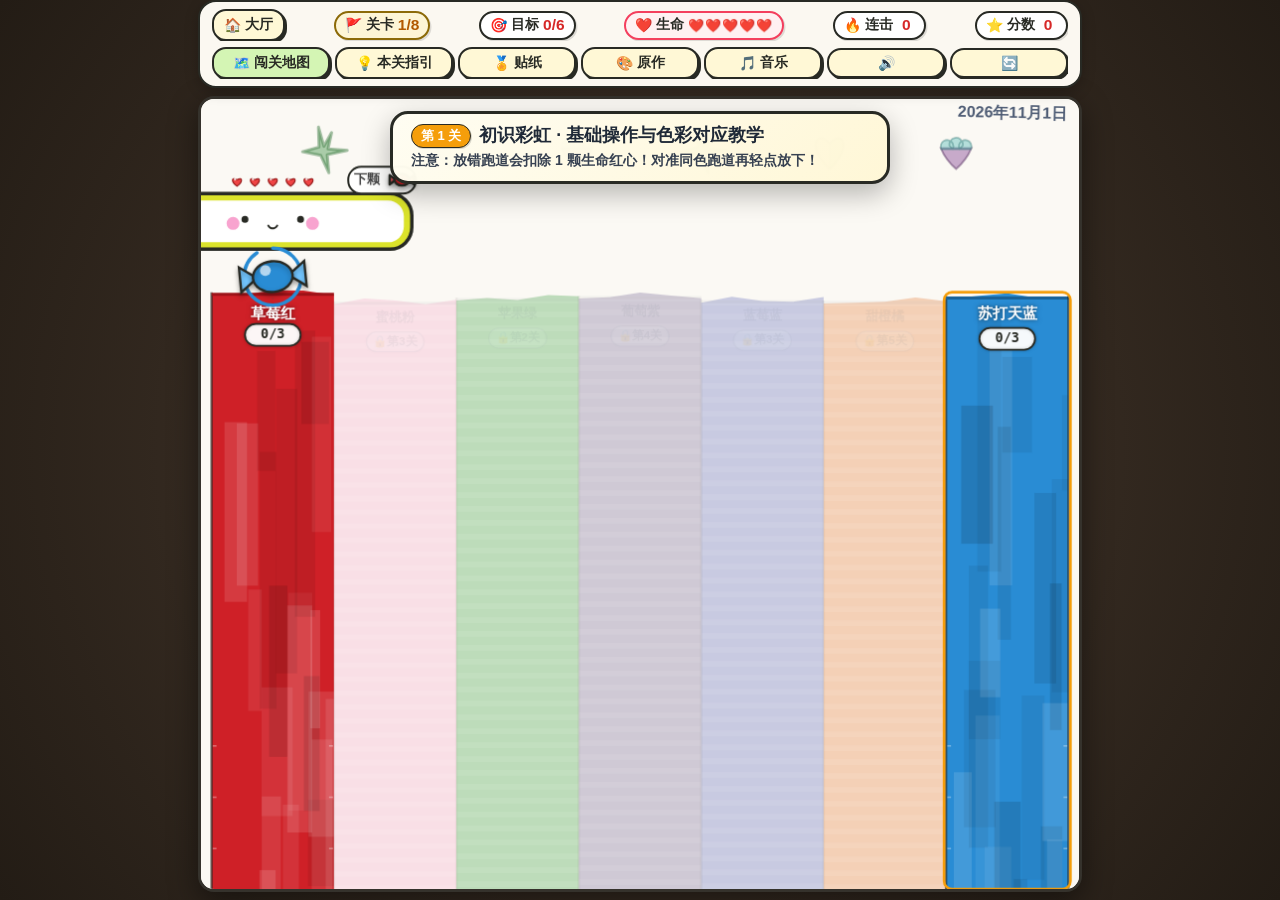
==== commit e90bd80c: "1. 修改游戏规则，增加难度。" ====
--- a/rainbow_candy_rain/index.html
+++ b/rainbow_candy_rain/index.html
@@ -27,6 +27,11 @@
           🎯<span class="label-text"> 目标</span> <span class="val" id="target-progress-val">0/6</span>
         </div>
 
+        <!-- Hearts / Life Pill -->
+        <div class="stat-pill pill-hearts" id="hud-hearts-pill" title="剩余生命红心：放错跑道或失误会扣除！5连击可恢复1颗！">
+          ❤️<span class="label-text"> 生命</span> <span class="val" id="hearts-val">❤️❤️❤️</span>
+        </div>
+
         <!-- Combo Streak Pill -->
         <div class="stat-pill" title="连续投进同色柱子的连击加成">
           🔥<span class="label-text"> 连击</span> <span class="val" id="combo-val">0</span>
@@ -72,14 +77,15 @@
     <div id="paper-stage">
       <canvas id="game-canvas"></canvas>
 
-      <!-- Level Intro Toast / Guidance Banner -->
+      <!-- Level Intro Toast / Guidance Banner (Auto-dismisses) -->
       <div class="level-intro-toast" id="level-intro-toast">
         <div class="intro-toast-content">
-          <div class="toast-level-tag" id="toast-level-num">第 1 关</div>
-          <h3 class="toast-title" id="toast-level-title">初识彩虹</h3>
+          <div class="toast-header-row">
+            <span class="toast-level-tag" id="toast-level-num">第 1 关</span>
+            <span class="toast-title" id="toast-level-title">初识彩虹</span>
+          </div>
           <p class="toast-tip" id="toast-level-tip">滑动云朵对齐同色跑道，轻点屏幕放下糖果！</p>
         </div>
-        <button class="btn-cute active-mode toast-close-btn" id="close-intro-toast">开始挑战 ✨</button>
       </div>
     </div>
   </div>
@@ -144,6 +150,43 @@
         <button class="btn-win-replay" id="btn-next-level">🚀 进入下一关</button>
         <button class="btn-cute" id="btn-replay-level" style="font-size:15px; padding: 10px 16px;">🔄 再玩一次</button>
         <button class="btn-cute" id="btn-open-map" style="font-size:15px; padding: 10px 16px;">🗺️ 关卡地图</button>
+      </div>
+    </div>
+  </div>
+
+  <!-- Level Fail Modal (When hearts reach 0) -->
+  <div class="modal-backdrop" id="level-fail-modal">
+    <div class="modal-card level-fail-card">
+      <div class="victory-badge" style="filter: drop-shadow(0 6px 12px rgba(220, 38, 38, 0.4));">💔</div>
+      <h2 class="victory-title" style="color: #dc2626;" id="level-fail-title">关卡挑战失败！</h2>
+      <p class="victory-subtitle" id="level-fail-desc">生命红心耗尽啦！投错跑道或倒计时未对准会扣除生命哦~</p>
+
+      <div class="victory-stats-grid">
+        <div class="vstat-box">
+          <div class="label">🍬 本关收集</div>
+          <div class="num" id="lf-candies">0 / 0</div>
+        </div>
+        <div class="vstat-box">
+          <div class="label">⏱️ 坚持用时</div>
+          <div class="num" id="lf-time">00:00</div>
+        </div>
+        <div class="vstat-box">
+          <div class="label">🔥 最高连击</div>
+          <div class="num" id="lf-combo">0</div>
+        </div>
+        <div class="vstat-box">
+          <div class="label">⭐ 本关得分</div>
+          <div class="num" id="lf-score">0</div>
+        </div>
+      </div>
+
+      <div class="level-fail-tip-box" id="level-fail-tip">
+        💡 <strong>闯关通关心得：</strong>放慢手速看清糖果颜色，左右对准跑道再放下！连续接中 5 次可恢复 1 颗生命红心！
+      </div>
+
+      <div class="victory-actions">
+        <button class="btn-win-replay" id="btn-retry-level" style="background: linear-gradient(180deg, #f59e0b 0%, #d97706 100%);">🔄 重新挑战</button>
+        <button class="btn-cute" id="btn-fail-open-map" style="font-size:15px; padding: 10px 18px;">🗺️ 关卡地图</button>
       </div>
     </div>
   </div>
@@ -195,7 +238,8 @@
       <div class="tutorial-content" style="font-size:13.5px; color:#444; line-height: 1.6;">
         <h4 style="color:#d97706; margin-bottom:4px;">🎯 核心规则：</h4>
         <p>
-          把云朵嘴边的彩色糖果投进下方<strong>相同颜色的跑道</strong>。投中不仅能装满柱子，还能累积连击（Combo 🔥）获得更高分数！
+          把云朵嘴边的彩色糖果投进下方<strong>相同颜色的跑道</strong>。投中不仅能装满柱子，还能累积连击（Combo 🔥）获得更高分数！<br/>
+          ❤️ <strong>生命惩罚与恢复机制：</strong>投错颜色跑道、炸弹掉落爆炸或贪吃虫得逞都会扣除 1 颗生命红心；达成 <strong>5 连击（5x Combo）</strong> 即可恢复 1 颗生命红心！红心耗尽关卡挑战失败！
         </p>
         <h4 style="color:#298cd4; margin:10px 0 4px;">🕹️ 操控方式：</h4>
         <p>
--- a/rainbow_candy_rain/style.css
+++ b/rainbow_candy_rain/style.css
@@ -145,6 +145,17 @@
 
 .stat-pill.pill-target span.val {
   color: #b25900;
+}
+
+.stat-pill.pill-hearts {
+  background: #fff1f2;
+  border-color: #f43f5e;
+}
+
+.stat-pill.pill-hearts span.val {
+  color: #e11d48;
+  font-size: 13px;
+  letter-spacing: 1px;
 }
 
 .stat-pill.pill-fever {
@@ -221,6 +232,27 @@
   flex-direction: column;
 }
 
+#paper-stage.screen-error-flash {
+  animation: stageErrorFlash 0.55s ease-out;
+}
+
+@keyframes stageErrorFlash {
+  0% {
+    box-shadow: 0 0 60px rgba(239, 68, 68, 0.95), inset 0 0 70px rgba(239, 68, 68, 0.85);
+    border-color: #ef4444;
+  }
+  35% {
+    box-shadow: 0 0 80px rgba(239, 68, 68, 0.85), inset 0 0 50px rgba(239, 68, 68, 0.65);
+    border-color: #dc2626;
+  }
+  100% {
+    box-shadow:
+      0 10px 30px rgba(0, 0, 0, 0.45),
+      inset 0 0 40px rgba(210, 195, 165, 0.25);
+    border-color: #35322c;
+  }
+}
+
 #game-canvas {
   width: 100%;
   height: 100%;
@@ -237,22 +269,20 @@
   position: absolute;
   top: 12px;
   left: 50%;
-  transform: translateX(-50%) translateY(-120%);
+  transform: translateX(-50%) translateY(-140%);
   width: 92%;
-  max-width: 540px;
-  background: linear-gradient(135deg, #fffdf2 0%, #fff7d6 100%);
+  max-width: 500px;
+  background: linear-gradient(135deg, rgba(255, 253, 242, 0.98) 0%, rgba(255, 247, 214, 0.98) 100%);
   border: 3px solid var(--ink-dark);
   border-radius: 18px;
-  box-shadow: 0 10px 28px rgba(0, 0, 0, 0.32);
-  padding: 12px 18px;
-  display: flex;
-  align-items: center;
-  justify-content: space-between;
-  gap: 14px;
+  box-shadow: 0 10px 28px rgba(0, 0, 0, 0.28);
+  padding: 10px 18px;
   z-index: 30;
   opacity: 0;
+  cursor: pointer;
   pointer-events: none;
-  transition: transform 0.35s cubic-bezier(0.175, 0.885, 0.32, 1.275), opacity 0.25s ease;
+  transition: transform 0.38s cubic-bezier(0.175, 0.885, 0.32, 1.275), opacity 0.3s ease;
+  user-select: none;
 }
 
 .level-intro-toast.show {
@@ -262,43 +292,42 @@
 }
 
 .intro-toast-content {
-  flex: 1;
-  min-width: 0;
+  width: 100%;
+}
+
+.toast-header-row {
+  display: flex;
+  align-items: center;
+  gap: 8px;
+  flex-wrap: wrap;
+  margin-bottom: 2px;
 }
 
 .toast-level-tag {
   display: inline-block;
   background: #f59e0b;
   color: #fff;
-  font-size: 13.5px;
-  font-weight: 900;
-  padding: 2.5px 10px;
+  font-size: 13px;
+  font-weight: 900;
+  padding: 2px 9px;
   border-radius: 999px;
   border: 1.8px solid var(--ink-dark);
-  margin-bottom: 4px;
   box-shadow: 1px 1px 0 rgba(0,0,0,0.15);
 }
 
 .toast-title {
-  font-size: 19px;
+  font-size: 17.5px;
   font-weight: 900;
   color: #1f2937;
   line-height: 1.25;
 }
 
 .toast-tip {
-  font-size: 15px;
+  font-size: 14px;
   font-weight: 700;
   color: #374151;
-  margin-top: 4px;
-  line-height: 1.45;
-}
-
-.toast-close-btn {
-  padding: 8px 16px;
-  font-size: 15px;
-  font-weight: 900;
-  flex-shrink: 0;
+  margin-top: 3px;
+  line-height: 1.4;
 }
 
 /* Modals */
@@ -510,6 +539,29 @@
   box-shadow: 2px 2px 0 rgba(0,0,0,0.1);
 }
 
+/* Level Fail Modal Card */
+.level-fail-card {
+  text-align: center;
+  background: linear-gradient(180deg, #fffcf5 0%, #fff1f2 100%);
+  border: 4px solid var(--ink-dark);
+  border-radius: 26px;
+  padding: 24px 22px;
+  box-shadow: 0 16px 45px rgba(0,0,0,0.45), inset 0 0 0 3px #fecdd3;
+  animation: popWin 0.38s cubic-bezier(0.175, 0.885, 0.32, 1.275);
+}
+
+.level-fail-tip-box {
+  background: #fff8f8;
+  border: 2px dashed #f43f5e;
+  border-radius: 14px;
+  padding: 10px 14px;
+  font-size: 14px;
+  color: #881337;
+  line-height: 1.45;
+  margin-bottom: 18px;
+  text-align: left;
+}
+
 /* Victory Modal Card (Level 8 / Grand Finale) */
 .victory-card {
   text-align: center;
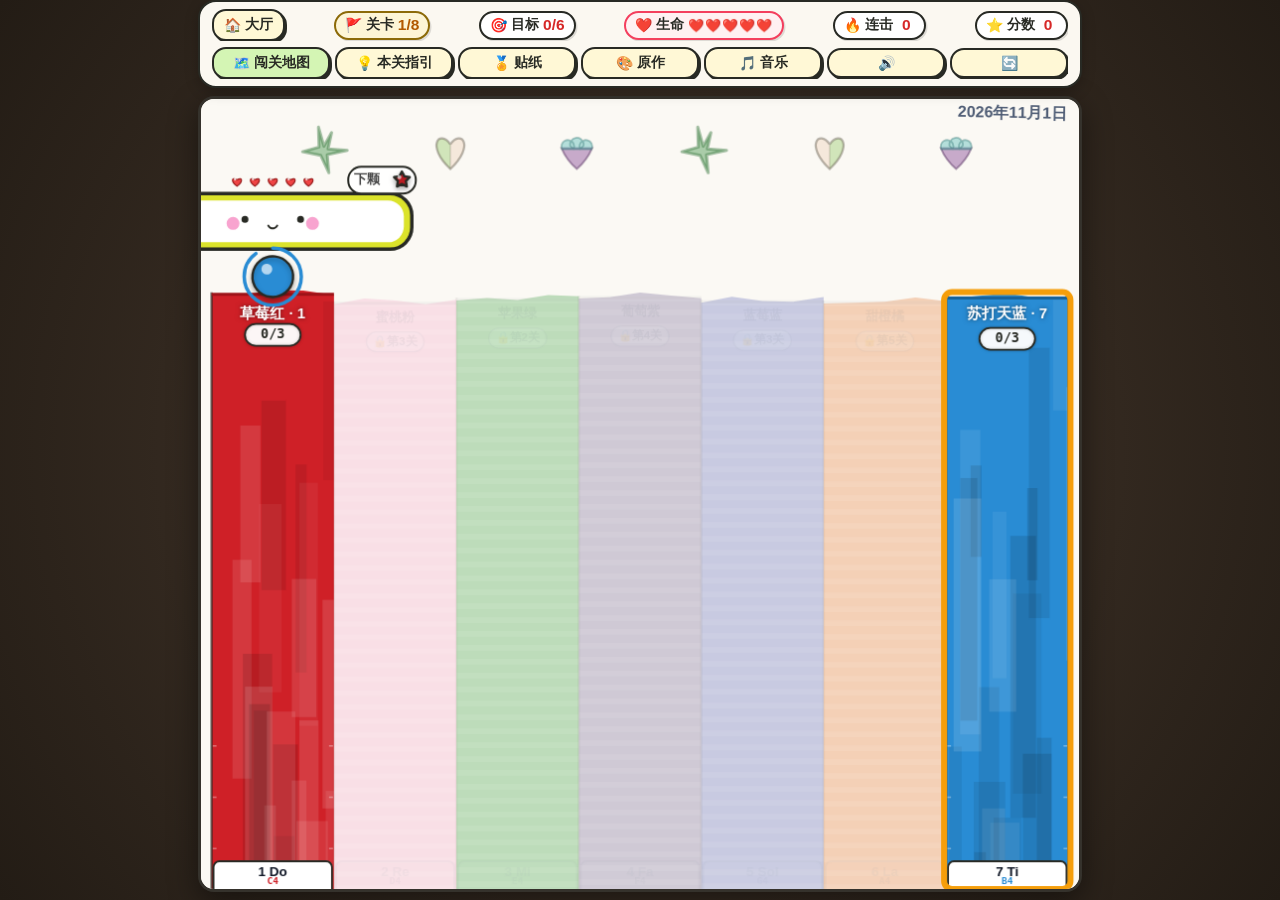
==== commit 69e07401: "1. 修改音效。" ====
--- a/rainbow_candy_rain/index.html
+++ b/rainbow_candy_rain/index.html
@@ -295,6 +295,7 @@
     </div>
   </div>
 
+  <script src="sounds/embedded_landing_notes.js"></script>
   <script src="game.js"></script>
 </body>
 </html>
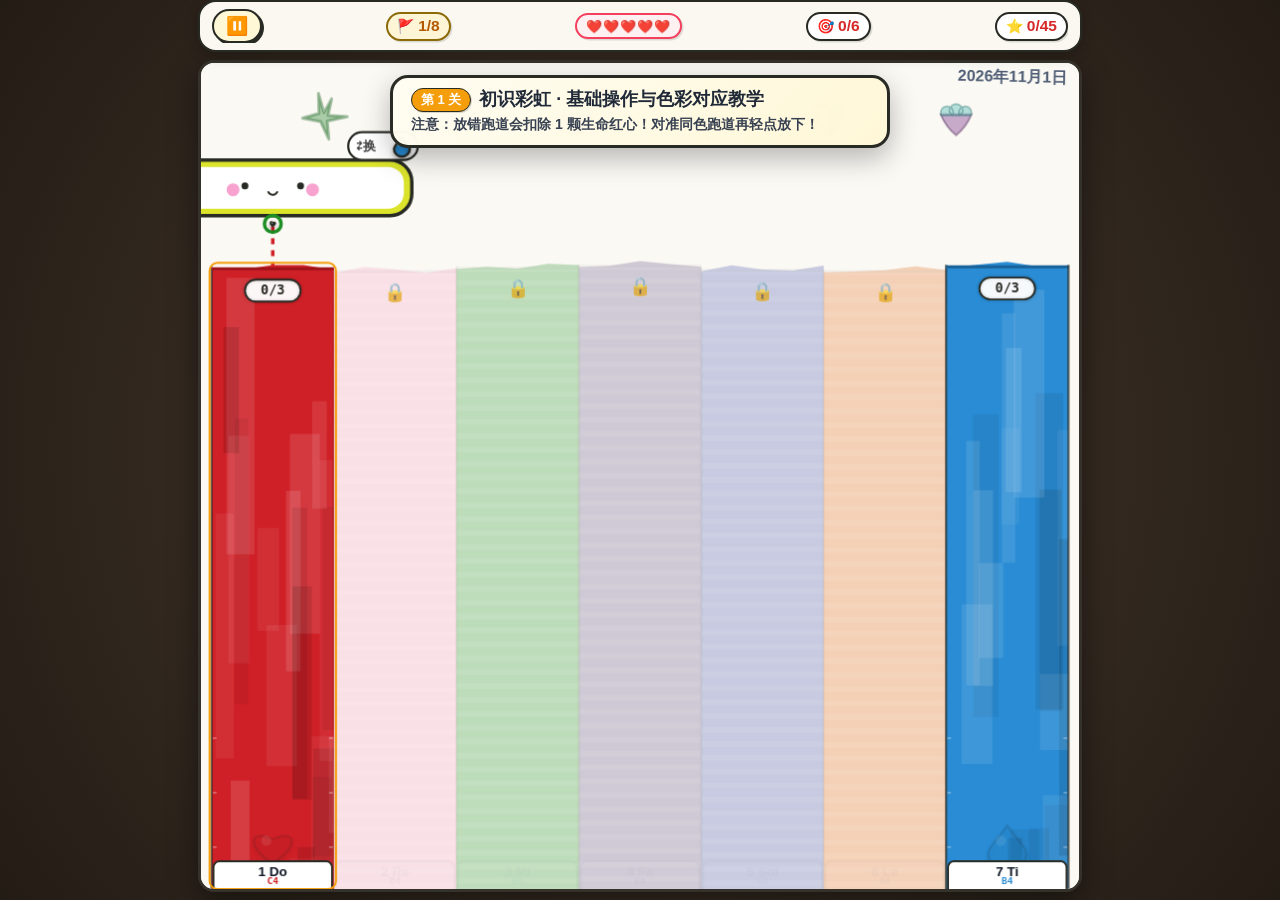
==== commit 9638aedd: "1. 优化游戏规则，让游戏更好玩。" ====
--- a/rainbow_candy_rain/index.html
+++ b/rainbow_candy_rain/index.html
@@ -8,68 +8,29 @@
   <meta name="description" content="彩虹糖下雨（关卡闯关与教学进阶版）" />
   <link rel="icon" href="data:image/svg+xml,<svg xmlns='http://www.w3.org/2000/svg' viewBox='0 0 100 100'><text y='.9em' font-size='90'>🍬</text></svg>" />
   <title>彩虹糖下雨 - 魔法大闯关</title>
-  <link rel="stylesheet" href="style.css" />
+  <link rel="stylesheet" href="style.css?v=20261113" />
 </head>
 <body>
   <div id="app-shell">
-    <!-- Top HUD Bar -->
+    <!-- Top HUD Bar (in-game essentials only; everything else lives in the pause menu) -->
     <div class="hud-bar">
       <div class="hud-stats">
-        <a class="btn-cute" href="../index.html" title="返回游戏大厅">🏠<span class="label-text"> 大厅</span></a>
-        
-        <!-- Level Pill: Clickable to open level select -->
-        <div class="stat-pill pill-target pill-clickable" id="hud-level-pill" title="点击打开关卡选择地图">
-          🚩<span class="label-text"> 关卡</span> <span class="val" id="level-val">1/8</span>
-        </div>
-
-        <!-- Target Progress Pill -->
-        <div class="stat-pill" id="hud-target-pill" title="本关收集目标进度">
-          🎯<span class="label-text"> 目标</span> <span class="val" id="target-progress-val">0/6</span>
-        </div>
-
-        <!-- Hearts / Life Pill -->
-        <div class="stat-pill pill-hearts" id="hud-hearts-pill" title="剩余生命红心：放错跑道或失误会扣除！5连击可恢复1颗！">
-          ❤️<span class="label-text"> 生命</span> <span class="val" id="hearts-val">❤️❤️❤️</span>
-        </div>
-
-        <!-- Combo Streak Pill -->
-        <div class="stat-pill" title="连续投进同色柱子的连击加成">
-          🔥<span class="label-text"> 连击</span> <span class="val" id="combo-val">0</span>
-        </div>
-
-        <!-- Fever Mode Pill (Dynamically visible in later levels) -->
-        <div class="stat-pill pill-fever" id="fever-pill" title="彩虹暴走能量！满100%触发全自动彩虹狂欢喷泉" style="display:none;">
-          🌈<span class="label-text"> 暴走</span> <span class="val" id="fever-val">0%</span>
-        </div>
-
-        <!-- Score Pill -->
-        <div class="stat-pill" title="本关得分">
-          ⭐<span class="label-text"> 分数</span> <span class="val" id="score-val">0</span>
-        </div>
-      </div>
-
-      <div class="hud-actions">
-        <button class="btn-cute active-mode" id="btn-level-map" title="查看并切换闯关地图">
-          🗺️ <span class="mode-long">闯关地图</span><span class="mode-short">地图</span>
-        </button>
-        <button class="btn-cute" id="btn-tutorial-hint" title="查看本关教学与玩法指引">
-          💡 <span class="mode-long">本关指引</span><span class="mode-short">指引</span>
-        </button>
-        <button class="btn-cute" id="btn-stickers" title="查看贴纸收集册">
-          🏅 <span class="mode-long">贴纸</span><span class="mode-short">贴纸</span>
-        </button>
-        <button class="btn-cute" id="btn-art" title="查看女儿的手绘原作">
-          🎨 <span class="mode-long">原作</span><span class="mode-short">画作</span>
-        </button>
-        <button class="btn-cute" id="btn-bgm" title="开关欢快八音盒背景音乐">
-          🎵 <span class="mode-long">音乐</span>
-        </button>
-        <button class="btn-cute" id="btn-sound" title="开关音效">
-          🔊
-        </button>
-        <button class="btn-cute" id="btn-quick-reset" title="重新开始本关">
-          🔄
-        </button>
+        <button class="btn-cute btn-pause" id="btn-pause" title="暂停 / 菜单 (P)">⏸️</button>
+        <div class="stat-pill pill-target pill-clickable" id="hud-level-pill" title="关卡地图">
+          🚩 <span class="val" id="level-val">1/8</span>
+        </div>
+        <div class="stat-pill pill-hearts" id="hud-hearts-pill" title="生命：5 连击可恢复 1 颗">
+          <span class="val" id="hearts-val">❤️❤️❤️</span>
+        </div>
+        <div class="stat-pill" id="hud-target-pill" title="本关进度">
+          🎯 <span class="val" id="target-progress-val">0/6</span>
+        </div>
+        <div class="stat-pill pill-fever" id="fever-pill" title="彩虹暴走能量" style="display:none;">
+          🌈 <span class="val" id="fever-val">0%</span>
+        </div>
+        <div class="stat-pill" title="分数 / 下一颗星需要的分数">
+          ⭐ <span class="val" id="score-val">0</span>
+        </div>
       </div>
     </div>
 
@@ -90,6 +51,38 @@
     </div>
   </div>
 
+  <!-- Pause Menu Modal (any open modal pauses the game) -->
+  <div class="modal-backdrop" id="pause-modal">
+    <div class="modal-card pause-card">
+      <h2 class="victory-title">⏸️ 休息一下</h2>
+      <p class="victory-subtitle" id="pause-level-name">第 1 关</p>
+      <button class="btn-win-replay btn-primary-big" id="btn-resume">▶️ 继续玩</button>
+      <div class="pause-grid">
+        <button class="btn-cute" id="btn-level-map">🗺️ 关卡地图</button>
+        <button class="btn-cute" id="btn-tutorial-hint">💡 玩法说明</button>
+        <button class="btn-cute" id="btn-stickers">🏅 贴纸册</button>
+        <button class="btn-cute" id="btn-art">🎨 小画师原作</button>
+        <button class="btn-cute" id="btn-audio">🔊 只开音效</button>
+        <button class="btn-cute" id="btn-motion">🌀 晃动特效：开</button>
+        <button class="btn-cute" id="btn-quick-reset">🔄 重新开始本关</button>
+        <a class="btn-cute" href="../index.html">🏠 返回大厅</a>
+      </div>
+    </div>
+  </div>
+
+  <!-- In-game Confirm Dialog -->
+  <div class="modal-backdrop" id="confirm-modal">
+    <div class="modal-card confirm-card">
+      <div class="victory-badge">🤔</div>
+      <h2 class="victory-title" id="confirm-title">确定吗？</h2>
+      <p class="victory-subtitle" id="confirm-desc"></p>
+      <div class="victory-actions">
+        <button class="btn-win-replay" id="confirm-ok" style="background: linear-gradient(180deg, #f59e0b 0%, #d97706 100%);">确定</button>
+        <button class="btn-cute" id="confirm-cancel" style="font-size:16px; padding: 10px 22px;">取消</button>
+      </div>
+    </div>
+  </div>
+
   <!-- Level Select Map Modal -->
   <div class="modal-backdrop" id="level-select-modal">
     <div class="modal-card level-modal-card">
@@ -147,7 +140,7 @@
       </div>
 
       <div class="victory-actions">
-        <button class="btn-win-replay" id="btn-next-level">🚀 进入下一关</button>
+        <button class="btn-win-replay btn-primary-big" id="btn-next-level">🚀 进入下一关</button>
         <button class="btn-cute" id="btn-replay-level" style="font-size:15px; padding: 10px 16px;">🔄 再玩一次</button>
         <button class="btn-cute" id="btn-open-map" style="font-size:15px; padding: 10px 16px;">🗺️ 关卡地图</button>
       </div>
@@ -159,7 +152,7 @@
     <div class="modal-card level-fail-card">
       <div class="victory-badge" style="filter: drop-shadow(0 6px 12px rgba(220, 38, 38, 0.4));">💔</div>
       <h2 class="victory-title" style="color: #dc2626;" id="level-fail-title">关卡挑战失败！</h2>
-      <p class="victory-subtitle" id="level-fail-desc">生命红心耗尽啦！投错跑道或倒计时未对准会扣除生命哦~</p>
+      <p class="victory-subtitle" id="level-fail-desc">红心用完啦！</p>
 
       <div class="victory-stats-grid">
         <div class="vstat-box">
@@ -181,11 +174,12 @@
       </div>
 
       <div class="level-fail-tip-box" id="level-fail-tip">
-        💡 <strong>闯关通关心得：</strong>放慢手速看清糖果颜色，左右对准跑道再放下！连续接中 5 次可恢复 1 颗生命红心！
+        💡 看清形状再放下，5 连击能回 1 颗心！
       </div>
 
       <div class="victory-actions">
-        <button class="btn-win-replay" id="btn-retry-level" style="background: linear-gradient(180deg, #f59e0b 0%, #d97706 100%);">🔄 重新挑战</button>
+        <button class="btn-win-replay" id="btn-checkpoint-level" style="display:none; background: linear-gradient(180deg, #38bdf8 0%, #0284c7 100%);">📍 从存档点继续</button>
+        <button class="btn-win-replay btn-primary-big" id="btn-retry-level" style="background: linear-gradient(180deg, #f59e0b 0%, #d97706 100%);">🔄 重新挑战</button>
         <button class="btn-cute" id="btn-fail-open-map" style="font-size:15px; padding: 10px 18px;">🗺️ 关卡地图</button>
       </div>
     </div>
@@ -220,7 +214,7 @@
       </div>
 
       <div class="victory-actions">
-        <button class="btn-win-replay" id="btn-win-replay">🎈 自由狂欢模式</button>
+        <button class="btn-win-replay btn-primary-big" id="btn-win-replay">♾️ 挑战无尽模式</button>
         <button class="btn-cute" id="btn-win-map" style="font-size:15px; padding: 10px 16px;">🗺️ 关卡地图</button>
         <button class="btn-cute" id="btn-win-stickers" style="font-size:15px; padding: 10px 16px;">🏅 贴纸册</button>
         <button class="btn-cute" id="btn-win-art" style="font-size:15px; padding: 10px 16px;">🎨 欣赏原作</button>
@@ -239,20 +233,32 @@
         <h4 style="color:#d97706; margin-bottom:4px;">🎯 核心规则：</h4>
         <p>
           把云朵嘴边的彩色糖果投进下方<strong>相同颜色的跑道</strong>。投中不仅能装满柱子，还能累积连击（Combo 🔥）获得更高分数！<br/>
-          ❤️ <strong>生命惩罚与恢复机制：</strong>投错颜色跑道、炸弹掉落爆炸或贪吃虫得逞都会扣除 1 颗生命红心；达成 <strong>5 连击（5x Combo）</strong> 即可恢复 1 颗生命红心！红心耗尽关卡挑战失败！
+          ❤️ <strong>生命：</strong>投错跑道、炸弹爆炸、贪吃虫得逞会扣 1 颗心；<strong>5 连击</strong>回 1 颗心。倒计时用完糖果会 💨 飘走（只断连击，不扣心）。<br/>
+          🍬 <strong>每种颜色有自己的形状：</strong>红色爱心、粉色圆球、绿色莓果、紫色葡萄、蓝色糖纸、橙色钻石、天蓝水滴。柱子里淡淡的影子就是它要的糖！<br/>
+          ⭐ <strong>星星看分数：</strong>分数越高星越多，一颗心没丢再奖励 1 颗星！
         </p>
         <h4 style="color:#298cd4; margin:10px 0 4px;">🕹️ 操控方式：</h4>
         <p>
-          • <strong>电脑端：</strong>按键盘 <code>← / →</code>（或 <code>A / D</code>）移动云朵，按 <code>空格 / Enter / ↓</code> 立即放下糖果；数字键 <code>1～7</code> 可快速对齐跑道！<br/>
-          • <strong>手机/iPad：</strong>单指按住屏幕左右拖动云朵，轻触屏幕立即放下糖果；也可直接点击跑道自动对齐！
+          • <strong>电脑端：</strong><code>← / →</code> 或 <code>A / D</code> 移动；<code>空格 / ↓ / S</code> 放下；<code>↑ / W / X</code> 换糖；<code>1～7</code> 直达跑道；<code>Q / E / R</code> 放魔法大招；<code>P / Esc</code> 暂停。<br/>
+          • <strong>手机/iPad：</strong>点一条跑道，云朵就飞过去；点<strong>云朵</strong>或<strong>云朵正下方的跑道</strong>就放下糖果；也可以按住屏幕左右拖动云朵。
+        </p>
+        <h4 style="color:#ec4899; margin:10px 0 4px;">🎉 越玩越爽的小秘密：</h4>
+        <p>
+          • 🔥 <strong>连击倍率：</strong>连续投对 3 / 6 / 10 / 15 次，得分 ×2 / ×3 / ×4 / ×5！云朵会拖出彩虹尾巴！<br/>
+          • ⚡ <strong>神速投放：</strong>糖果刚出现就马上投进正确跑道，额外加分！<br/>
+          • 🌈 <strong>彩虹横排：</strong>让所有跑道一样高，就会奏响一排 Do-Re-Mi 彩虹音阶，大量加分！（百搭彩虹糖放进最矮的柱子最划算）<br/>
+          • 🍀 <strong>幸运糖果雨（第 2 关起）：</strong>天上会飘下金色幸运星，用云朵接住！集齐 3 颗，手里的糖果变成彩虹百搭糖；偶尔还会飘下 💖 爱心，接住回 1 颗生命！<br/>
+          • 📍 <strong>存档点（第 7、8 关）：</strong>每完成 2 排彩虹横排自动存档，失败了可以从存档点继续！<br/>
+          • ♾️ <strong>无尽模式（通关第 8 关解锁）：</strong>排满一排就消除，糖果越来越快，挑战最高分！<br/>
+          • ⇄ <strong>换糖：</strong>点击云朵右上角的「⇄换」气泡（或按 <code>↑</code> / <code>W</code> / <code>X</code>）可以把手里的糖和下一颗交换！
         </p>
         <h4 style="color:#1d8f24; margin:10px 0 4px;">✨ 关卡进阶新玩法：</h4>
         <p>
           • 🌟 <strong>第 3 关 百搭彩虹糖：</strong>闪闪发光的彩虹星糖，投进任意柱子都算正确！<br/>
           • 🫧 <strong>第 4 关 空中倍增门：</strong>让糖果穿过漂浮的 <code>×2</code> / <code>×3</code> 泡泡圈，糖果瞬间分裂翻倍！<br/>
           • 🪄 <strong>第 5 关 顶部手绘大招：</strong>接糖果为顶部 6 大手绘图标充能，满 100% 直接点击图标召唤流星雨或全屏磁铁！<br/>
-          • 🐛 <strong>第 6 关 破冰与除虫：</strong>柱子被冰霜冻住或爬来贪吃虫？直接点击柱子拍碎冰块和赶走毛虫！<br/>
-          • 💣 <strong>第 7 关 拆弹专家：</strong>注意黑色炸弹！在空中点击炸弹可以直接拆弹拿大奖！<br/>
+          • 🐛 <strong>第 6 关 破冰与除虫：</strong>柱子被冰霜冻住或爬来贪吃虫？直接点击虫子或冰块把它们赶走！<br/>
+          • 💣 <strong>第 7 关 拆弹专家：</strong>注意黑色炸弹！在空中点击炸弹拆弹拿分！挂在云朵上的炸弹点一下可以扔掉。<br/>
           • 🌈 <strong>第 8 关 彩虹暴走喷泉：</strong>连击攒满 100% 触发全自动彩虹喷泉，集满 7 柱通关！
         </p>
       </div>
@@ -296,6 +302,6 @@
   </div>
 
   <script src="sounds/embedded_landing_notes.js"></script>
-  <script src="game.js"></script>
+  <script src="game.js?v=20261113"></script>
 </body>
 </html>
--- a/rainbow_candy_rain/style.css
+++ b/rainbow_candy_rain/style.css
@@ -845,3 +845,80 @@
     font-size: 13.5px;
   }
 }
+
+/* ---------------- Simplified HUD, pause menu & calmer dialogs ---------------- */
+.btn-pause {
+  font-size: 18px;
+  padding: 4px 12px;
+  border-radius: 999px;
+}
+
+.stat-pill.pill-hearts.critical {
+  animation: heartCritical 0.8s ease-in-out infinite;
+  background: #ffe4e6;
+}
+
+@keyframes heartCritical {
+  0%, 100% { transform: scale(1); }
+  50% { transform: scale(1.1); }
+}
+
+.pause-card,
+.confirm-card {
+  max-width: 420px;
+  text-align: center;
+}
+
+.btn-primary-big {
+  font-size: 21px;
+  padding: 14px 34px;
+  border-radius: 20px;
+}
+
+.pause-card .btn-primary-big {
+  display: block;
+  width: 100%;
+  margin: 12px 0 16px;
+}
+
+.pause-grid {
+  display: grid;
+  grid-template-columns: repeat(2, 1fr);
+  gap: 10px;
+}
+
+.pause-grid .btn-cute {
+  font-size: 15px;
+  padding: 10px 8px;
+}
+
+/* Result dialogs: stars & the main button first, numbers smaller */
+.victory-stats-grid {
+  gap: 8px;
+  margin: 10px 0 14px 0;
+}
+
+.vstat-box {
+  padding: 6px 6px;
+  border-radius: 12px;
+}
+
+.vstat-box .label {
+  font-size: 12px;
+}
+
+.vstat-box .num {
+  font-size: 18px;
+}
+
+.victory-stars {
+  font-size: 40px;
+}
+
+/* Honour the system "reduce motion" setting for CSS animations too */
+body.reduce-motion *,
+body.reduce-motion *::before,
+body.reduce-motion *::after {
+  animation: none !important;
+  transition: none !important;
+}
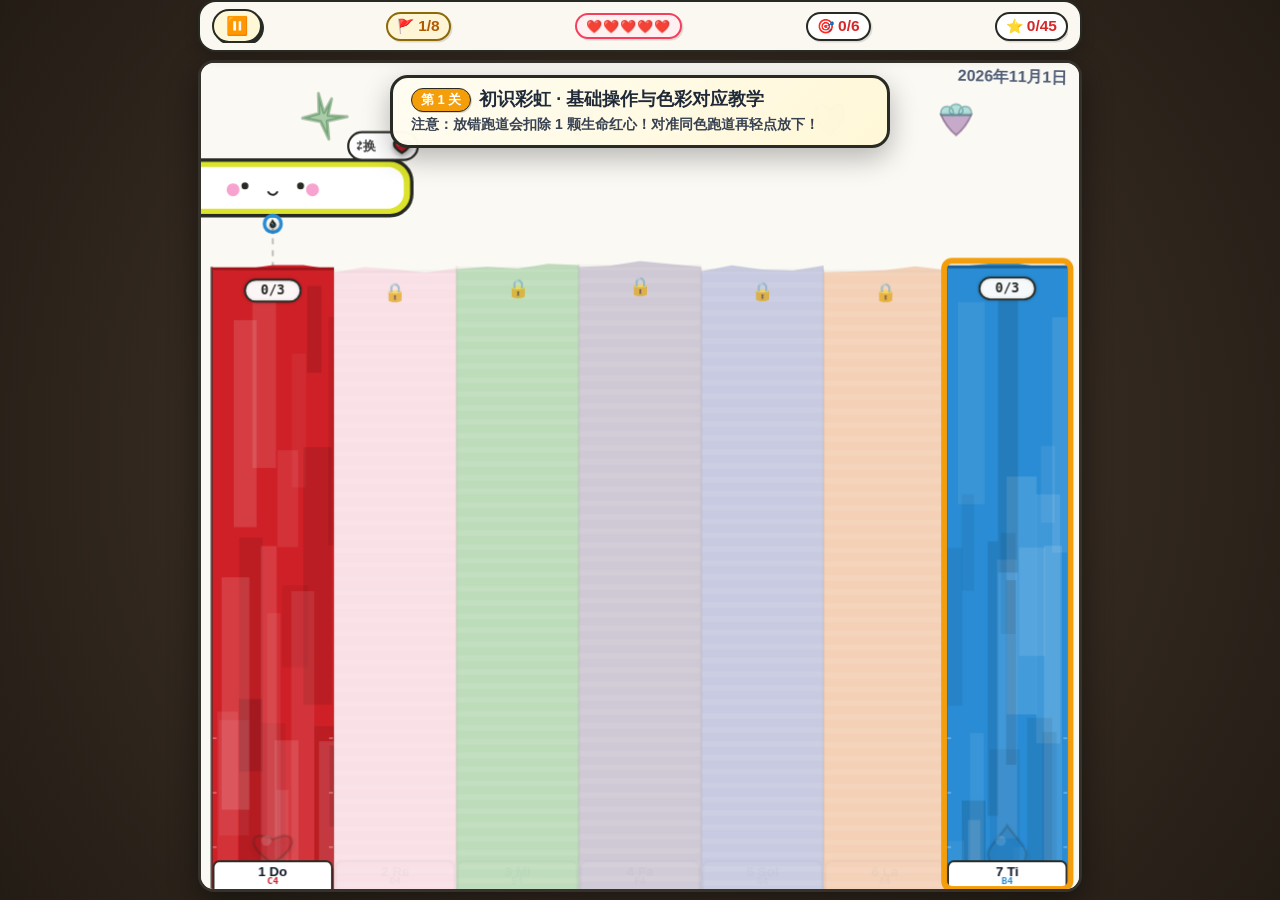
==== commit 8fc4e709: "1. 增加项目logo。" ====
--- a/rainbow_candy_rain/index.html
+++ b/rainbow_candy_rain/index.html
@@ -4,11 +4,15 @@
   <meta charset="UTF-8" />
   <meta name="viewport" content="width=device-width, initial-scale=1.0, maximum-scale=1.0, user-scalable=no, viewport-fit=cover" />
   <meta name="apple-mobile-web-app-capable" content="yes" />
+  <meta name="mobile-web-app-capable" content="yes" />
   <meta name="apple-mobile-web-app-status-bar-style" content="black-translucent" />
+  <meta name="apple-mobile-web-app-title" content="彩虹糖下雨" />
+  <meta name="theme-color" content="#2c241d" />
+  <link rel="apple-touch-icon" href="../images/apple-touch-icon.png" />
   <meta name="description" content="彩虹糖下雨（关卡闯关与教学进阶版）" />
   <link rel="icon" href="data:image/svg+xml,<svg xmlns='http://www.w3.org/2000/svg' viewBox='0 0 100 100'><text y='.9em' font-size='90'>🍬</text></svg>" />
   <title>彩虹糖下雨 - 魔法大闯关</title>
-  <link rel="stylesheet" href="style.css?v=20261113" />
+  <link rel="stylesheet" href="style.css?v=20261113b" />
 </head>
 <body>
   <div id="app-shell">
@@ -302,6 +306,6 @@
   </div>
 
   <script src="sounds/embedded_landing_notes.js"></script>
-  <script src="game.js?v=20261113"></script>
+  <script src="game.js?v=20261113b"></script>
 </body>
 </html>
--- a/rainbow_candy_rain/style.css
+++ b/rainbow_candy_rain/style.css
@@ -121,9 +121,11 @@
   cursor: pointer;
 }
 
+@media (hover: hover) {
 .stat-pill.pill-clickable:hover {
   background: #fff3c4;
   transform: translateY(-1px);
+}
 }
 
 .stat-pill.pill-clickable:active {
@@ -195,8 +197,10 @@
   flex-shrink: 0;
 }
 
+@media (hover: hover) {
 .btn-cute:hover {
   background: #ffef9e;
+}
 }
 
 .btn-cute:active {
@@ -414,10 +418,12 @@
   position: relative;
 }
 
+@media (hover: hover) {
 .level-card:hover {
   background: #fffde6;
   transform: translateY(-2px);
   box-shadow: 2px 4px 0 rgba(0,0,0,0.15);
+}
 }
 
 .level-card:active {
@@ -444,10 +450,12 @@
   filter: grayscale(0.8);
 }
 
+@media (hover: hover) {
 .level-card.locked:hover {
   transform: none;
   background: #f3f0ea;
   box-shadow: 2px 2px 0 rgba(0,0,0,0.1);
+}
 }
 
 .level-card-top {
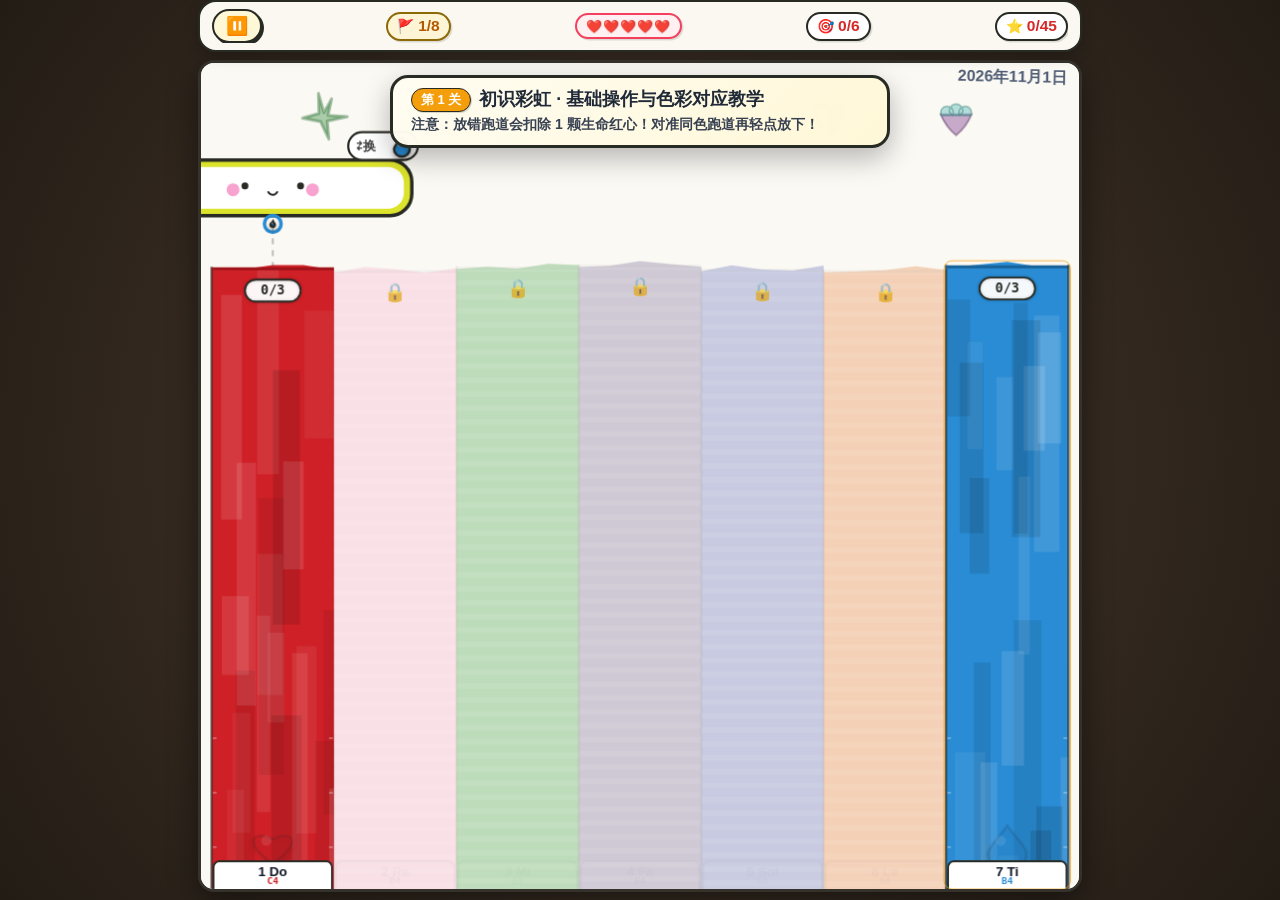
==== commit de2571dc: "1. 修改ios保存到桌面的logo。 2. 修改播放声音为点击播放。" ====
--- a/rainbow_candy_rain/index.html
+++ b/rainbow_candy_rain/index.html
@@ -8,7 +8,7 @@
   <meta name="apple-mobile-web-app-status-bar-style" content="black-translucent" />
   <meta name="apple-mobile-web-app-title" content="彩虹糖下雨" />
   <meta name="theme-color" content="#2c241d" />
-  <link rel="apple-touch-icon" href="../images/apple-touch-icon.png" />
+  <link rel="apple-touch-icon" sizes="180x180" href="../images/apple-touch-icon.png?v=2" />
   <meta name="description" content="彩虹糖下雨（关卡闯关与教学进阶版）" />
   <link rel="icon" href="data:image/svg+xml,<svg xmlns='http://www.w3.org/2000/svg' viewBox='0 0 100 100'><text y='.9em' font-size='90'>🍬</text></svg>" />
   <title>彩虹糖下雨 - 魔法大闯关</title>
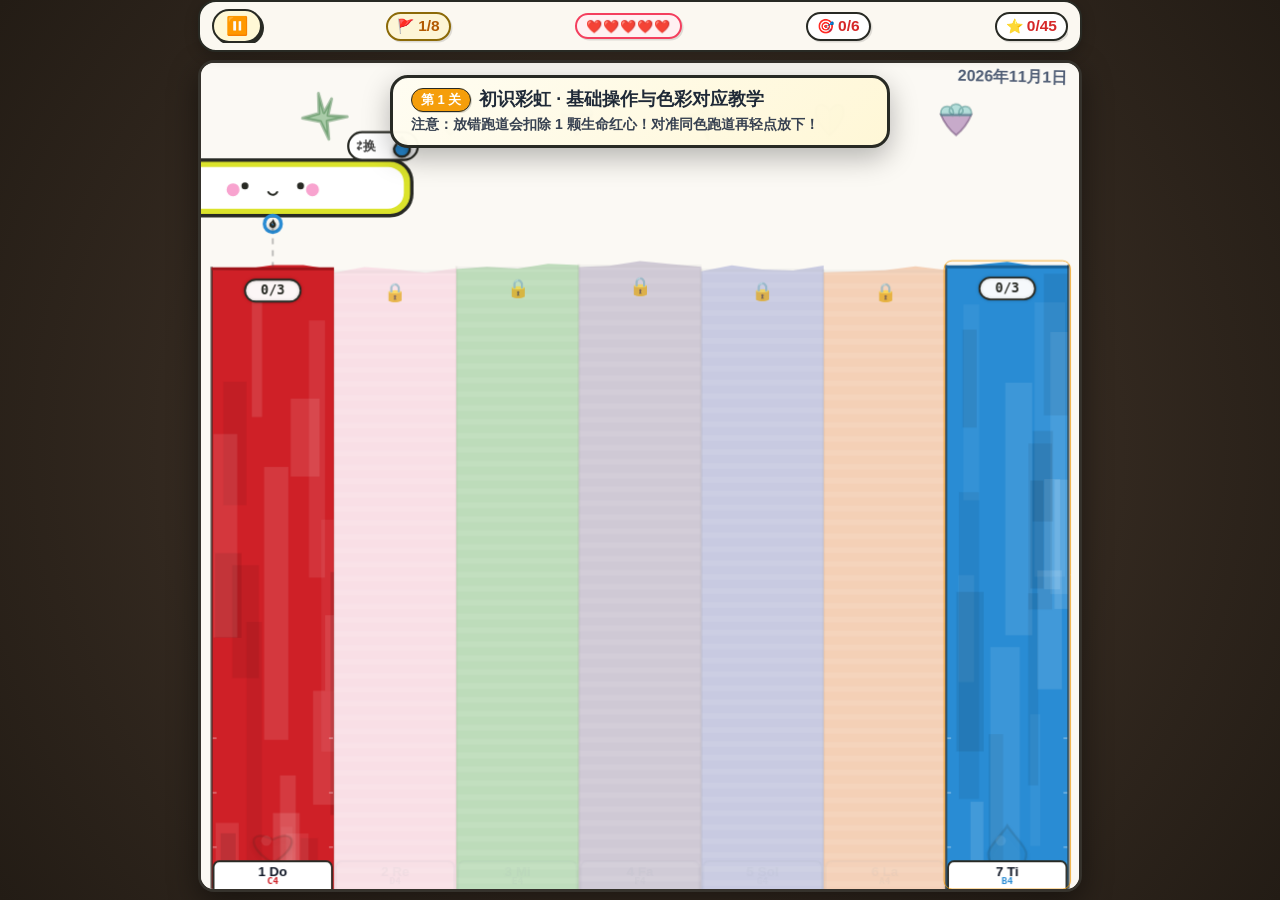
==== commit 80c915ca: "1. 增加游戏玩法。" ====
--- a/rainbow_candy_rain/index.html
+++ b/rainbow_candy_rain/index.html
@@ -12,7 +12,7 @@
   <meta name="description" content="彩虹糖下雨（关卡闯关与教学进阶版）" />
   <link rel="icon" href="data:image/svg+xml,<svg xmlns='http://www.w3.org/2000/svg' viewBox='0 0 100 100'><text y='.9em' font-size='90'>🍬</text></svg>" />
   <title>彩虹糖下雨 - 魔法大闯关</title>
-  <link rel="stylesheet" href="style.css?v=20261113b" />
+  <link rel="stylesheet" href="style.css?v=20261113c" />
 </head>
 <body>
   <div id="app-shell">
@@ -64,6 +64,8 @@
       <div class="pause-grid">
         <button class="btn-cute" id="btn-level-map">🗺️ 关卡地图</button>
         <button class="btn-cute" id="btn-tutorial-hint">💡 玩法说明</button>
+        <button class="btn-cute" id="btn-music-box">🎵 音乐盒</button>
+        <button class="btn-cute" id="btn-outfit">👒 云朵装扮</button>
         <button class="btn-cute" id="btn-stickers">🏅 贴纸册</button>
         <button class="btn-cute" id="btn-art">🎨 小画师原作</button>
         <button class="btn-cute" id="btn-audio">🔊 只开音效</button>
@@ -91,7 +93,7 @@
   <div class="modal-backdrop" id="level-select-modal">
     <div class="modal-card level-modal-card">
       <div class="modal-header">
-        <h2>🗺️ 彩虹魔法闯关地图</h2>
+        <h2>🗺️ 闯关地图 & 🎵 音乐盒</h2>
         <button class="btn-cute" id="close-level-select">✖ 关闭</button>
       </div>
       <div class="level-progress-summary">
@@ -251,6 +253,9 @@
           • 🔥 <strong>连击倍率：</strong>连续投对 3 / 6 / 10 / 15 次，得分 ×2 / ×3 / ×4 / ×5！云朵会拖出彩虹尾巴！<br/>
           • ⚡ <strong>神速投放：</strong>糖果刚出现就马上投进正确跑道，额外加分！<br/>
           • 🌈 <strong>彩虹横排：</strong>让所有跑道一样高，就会奏响一排 Do-Re-Mi 彩虹音阶，大量加分！（百搭彩虹糖放进最矮的柱子最划算）<br/>
+          • 🎁 <strong>奖励糖果雨：</strong>每关装满所有柱子后，天上会下 7 秒糖果雨！左右移动云朵接住它们，接得越多加分越多，还能帮你多拿星星！<br/>
+          • 🎵 <strong>音乐盒：</strong>在「关卡地图」里选一首歌，糖果会按旋律的顺序出现——点一下同色跑道（或按数字键 <code>1～7</code>）就能弹出下一个音，弹完还会完整演奏一遍！弹错不扣心。<br/>
+          • 👒 <strong>云朵装扮：</strong>星星攒得越多，解锁的帽子、墨镜、王冠越多，在暂停菜单里给云朵换装！<br/>
           • 🍀 <strong>幸运糖果雨（第 2 关起）：</strong>天上会飘下金色幸运星，用云朵接住！集齐 3 颗，手里的糖果变成彩虹百搭糖；偶尔还会飘下 💖 爱心，接住回 1 颗生命！<br/>
           • 📍 <strong>存档点（第 7、8 关）：</strong>每完成 2 排彩虹横排自动存档，失败了可以从存档点继续！<br/>
           • ♾️ <strong>无尽模式（通关第 8 关解锁）：</strong>排满一排就消除，糖果越来越快，挑战最高分！<br/>
@@ -286,6 +291,20 @@
     </div>
   </div>
 
+  <!-- Cloud Dress-up Modal -->
+  <div class="modal-backdrop" id="outfit-modal">
+    <div class="modal-card">
+      <div class="modal-header">
+        <h2>👒 云朵装扮间 (<span id="outfit-stars-label">⭐ 0</span>)</h2>
+        <button class="btn-cute" id="close-outfit-modal">✖ 关闭</button>
+      </div>
+      <p style="font-size:13px; color:#555; line-height:1.4;">
+        闯关和音乐盒里拿到的星星越多，能给云朵穿的装扮就越多！
+      </p>
+      <div class="sticker-grid" id="outfit-grid-container"></div>
+    </div>
+  </div>
+
   <!-- Original Drawing Modal -->
   <div class="modal-backdrop" id="art-modal">
     <div class="modal-card">
@@ -306,6 +325,6 @@
   </div>
 
   <script src="sounds/embedded_landing_notes.js"></script>
-  <script src="game.js?v=20261113b"></script>
+  <script src="game.js?v=20261113c"></script>
 </body>
 </html>
--- a/rainbow_candy_rain/style.css
+++ b/rainbow_candy_rain/style.css
@@ -687,6 +687,39 @@
   box-shadow: 0 1px 0 var(--ink-dark);
 }
 
+/* Music Box section inside the level map */
+.level-section-title {
+  grid-column: 1 / -1;
+  margin-top: 6px;
+  padding: 6px 10px;
+  font-size: 14px;
+  font-weight: 900;
+  color: #7c3aed;
+  background: #f3ecff;
+  border: 2px dashed #b9a2f0;
+  border-radius: 12px;
+}
+
+.level-card.song-card.unlocked,
+.level-card.song-card.completed {
+  background: linear-gradient(135deg, #fbf8ff 0%, #ede4ff 100%);
+}
+
+/* Cloud dress-up cards */
+.outfit-card {
+  cursor: pointer;
+}
+
+.outfit-card.unlocked:active {
+  transform: scale(0.97);
+}
+
+.outfit-card.wearing {
+  border-color: #1d8f24;
+  background: linear-gradient(135deg, #f4fff2 0%, #d6f5d0 100%);
+  box-shadow: 2px 2px 0 rgba(29, 143, 36, 0.3);
+}
+
 /* Sticker Collection Grid */
 .sticker-grid {
   display: grid;
